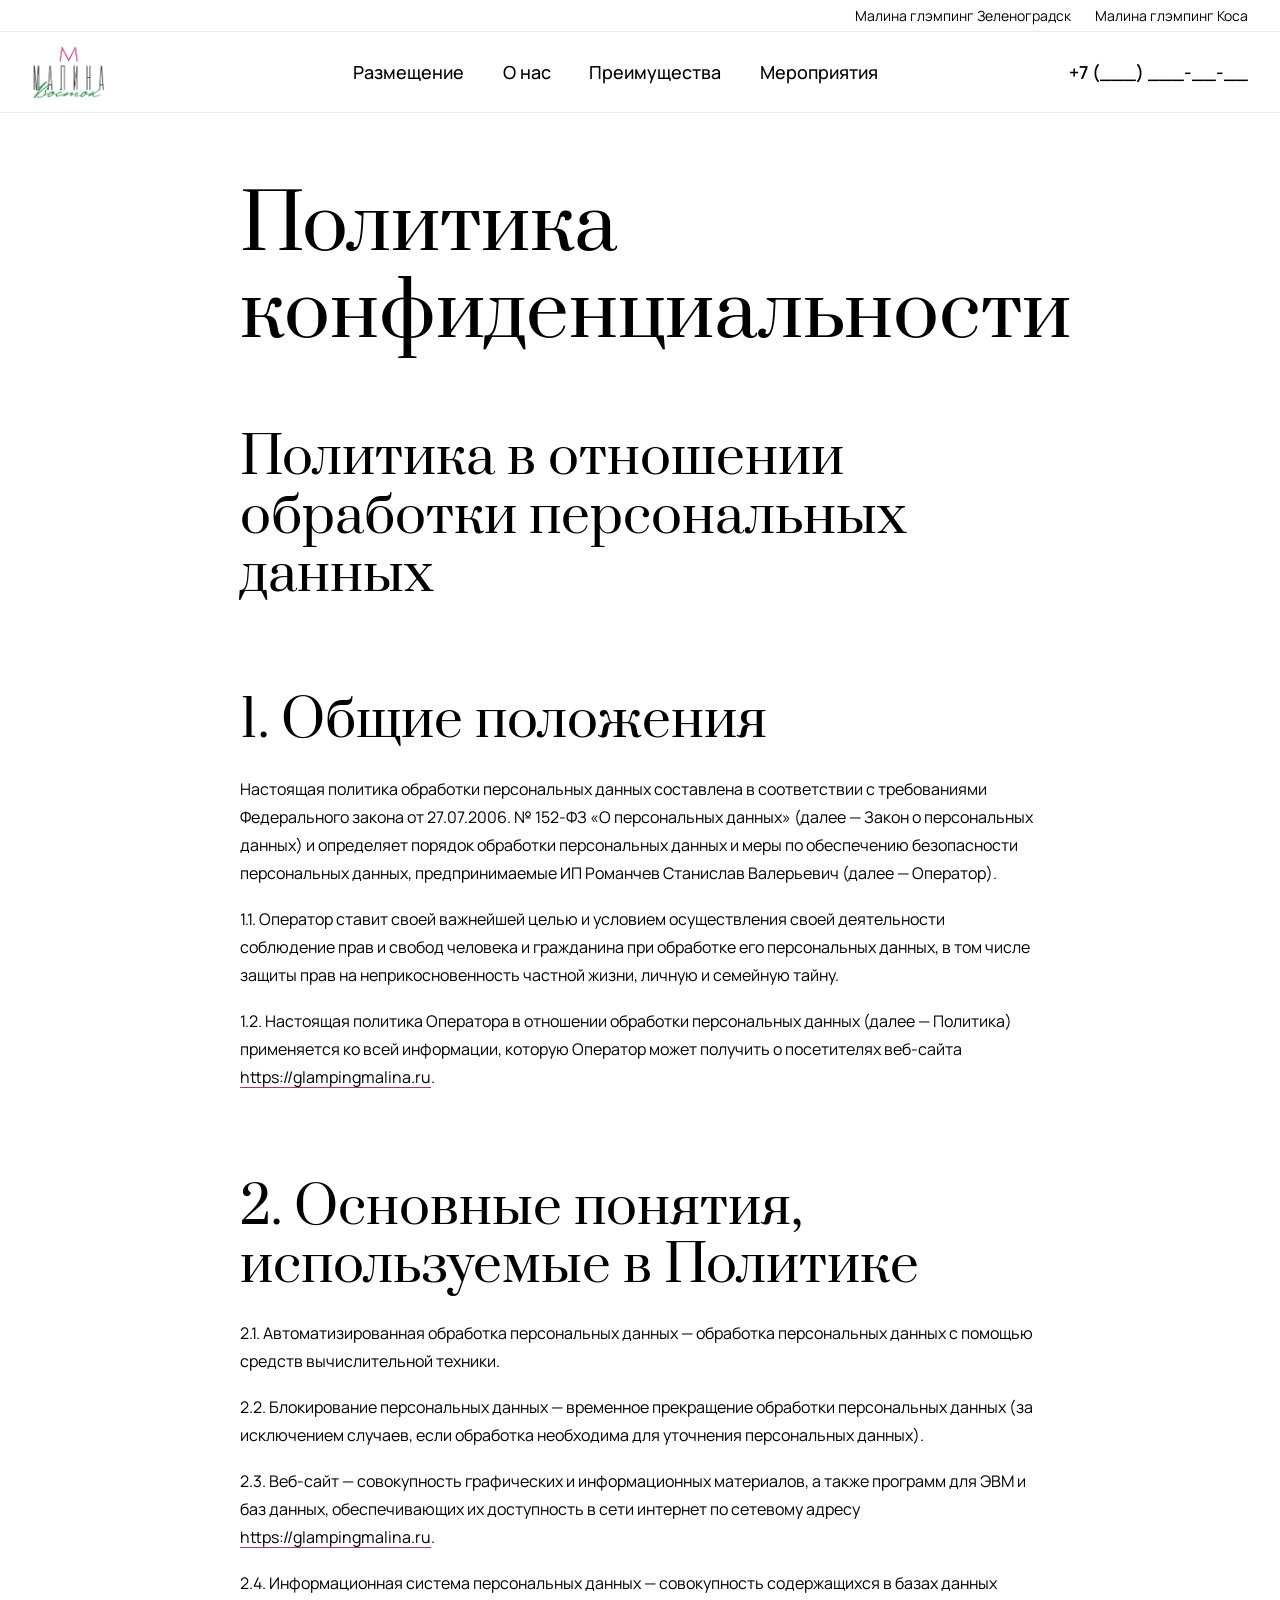
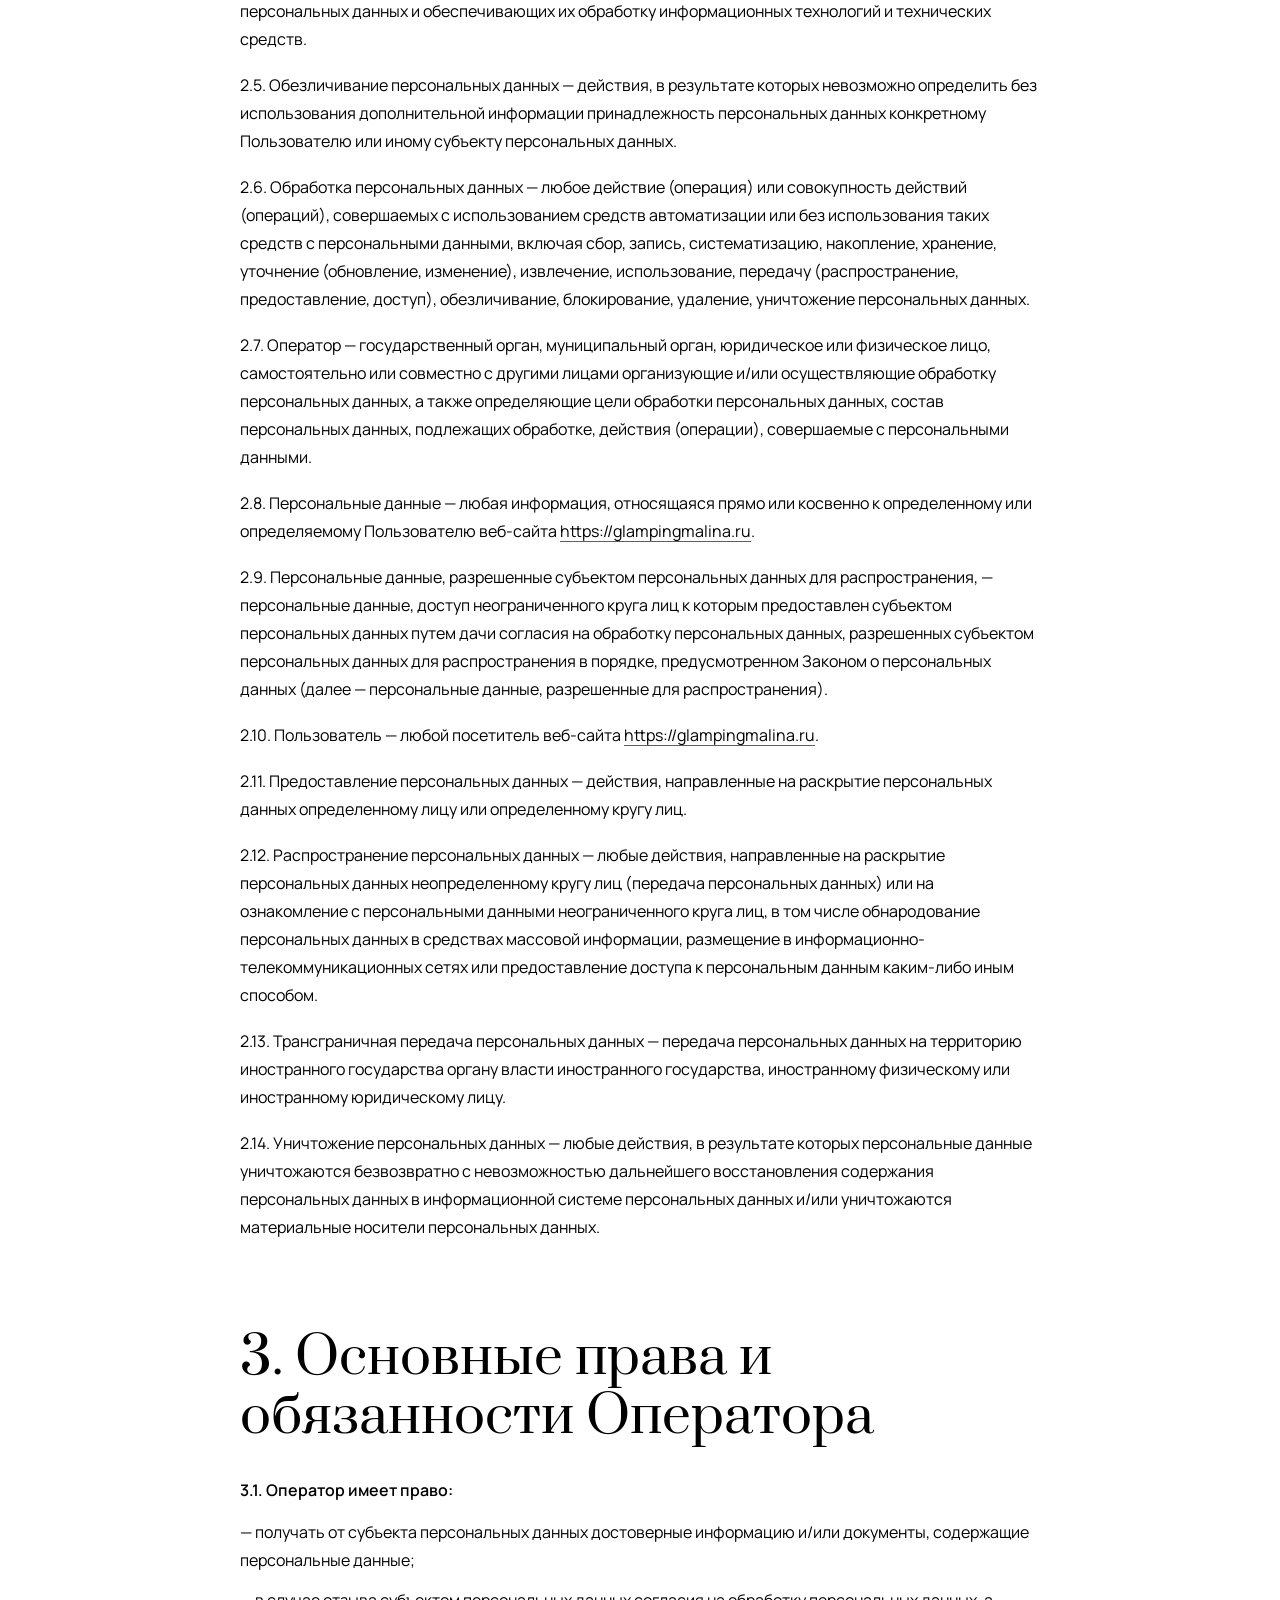
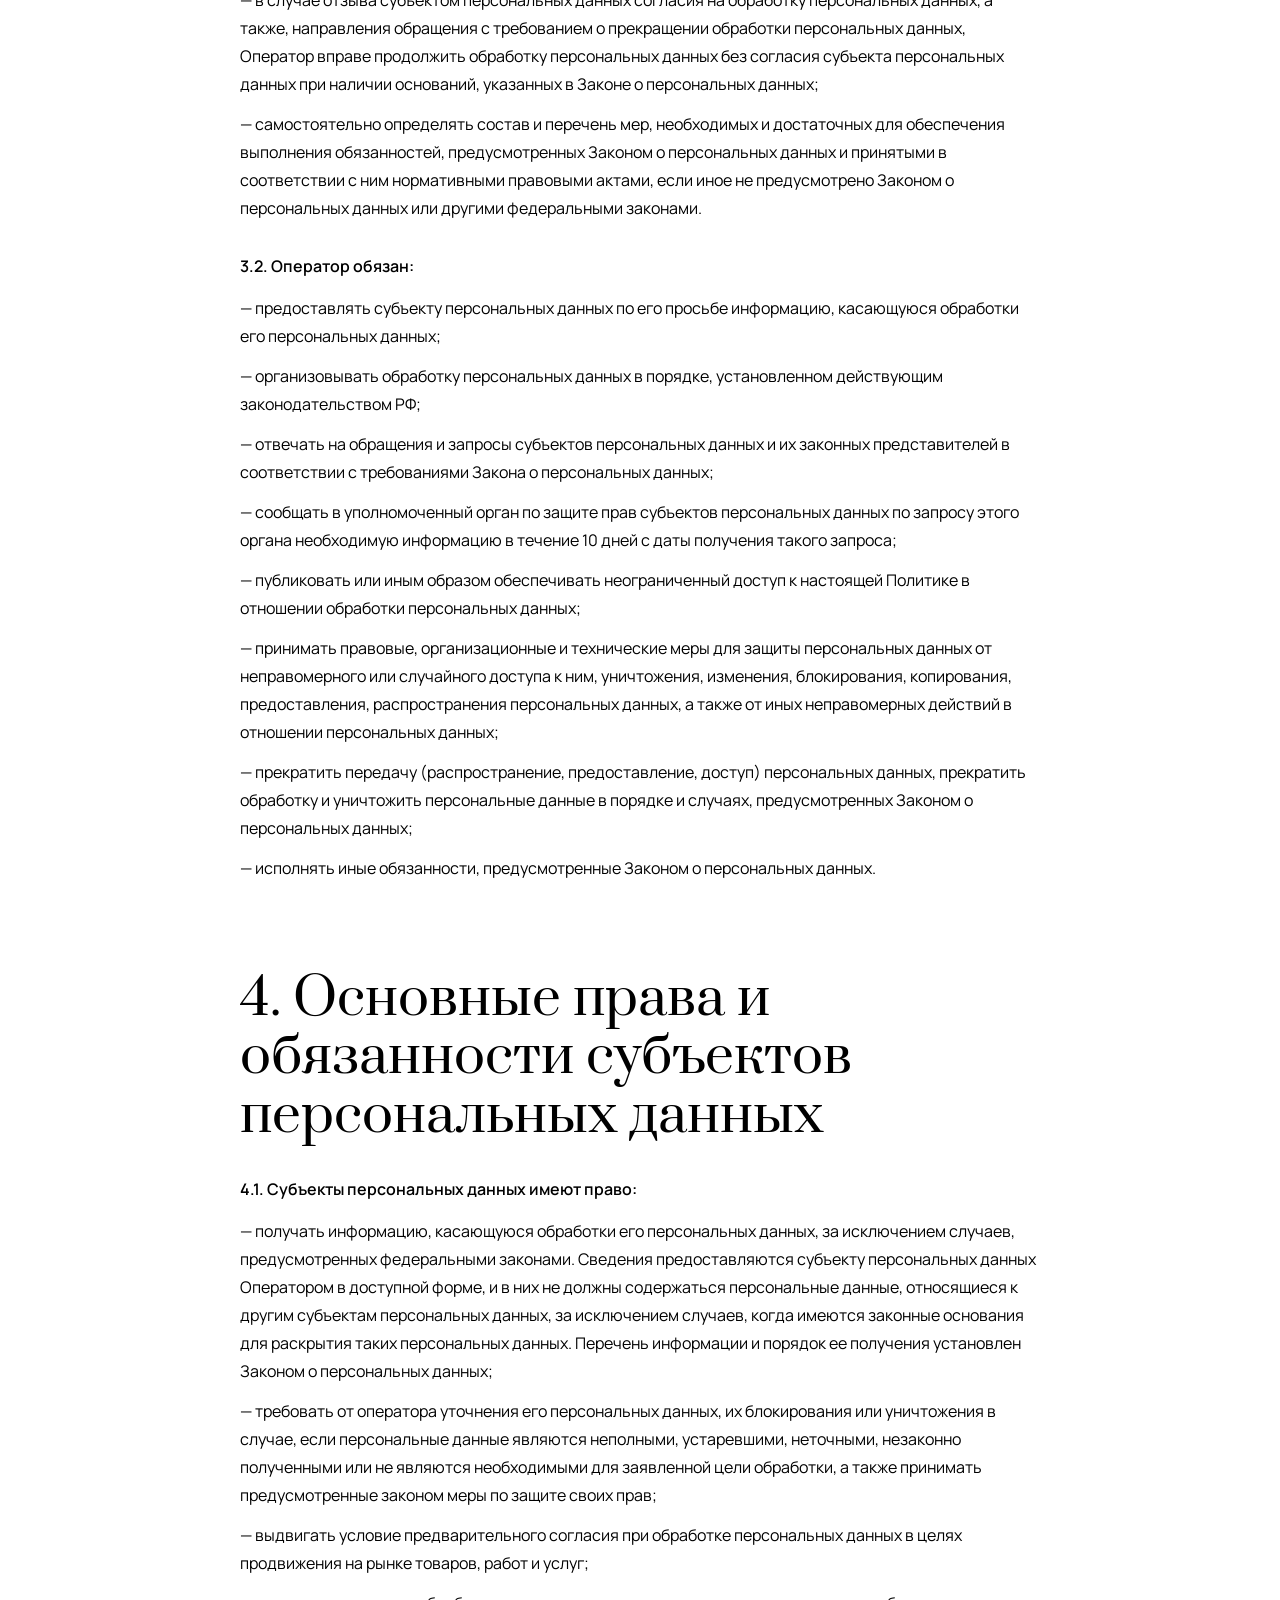
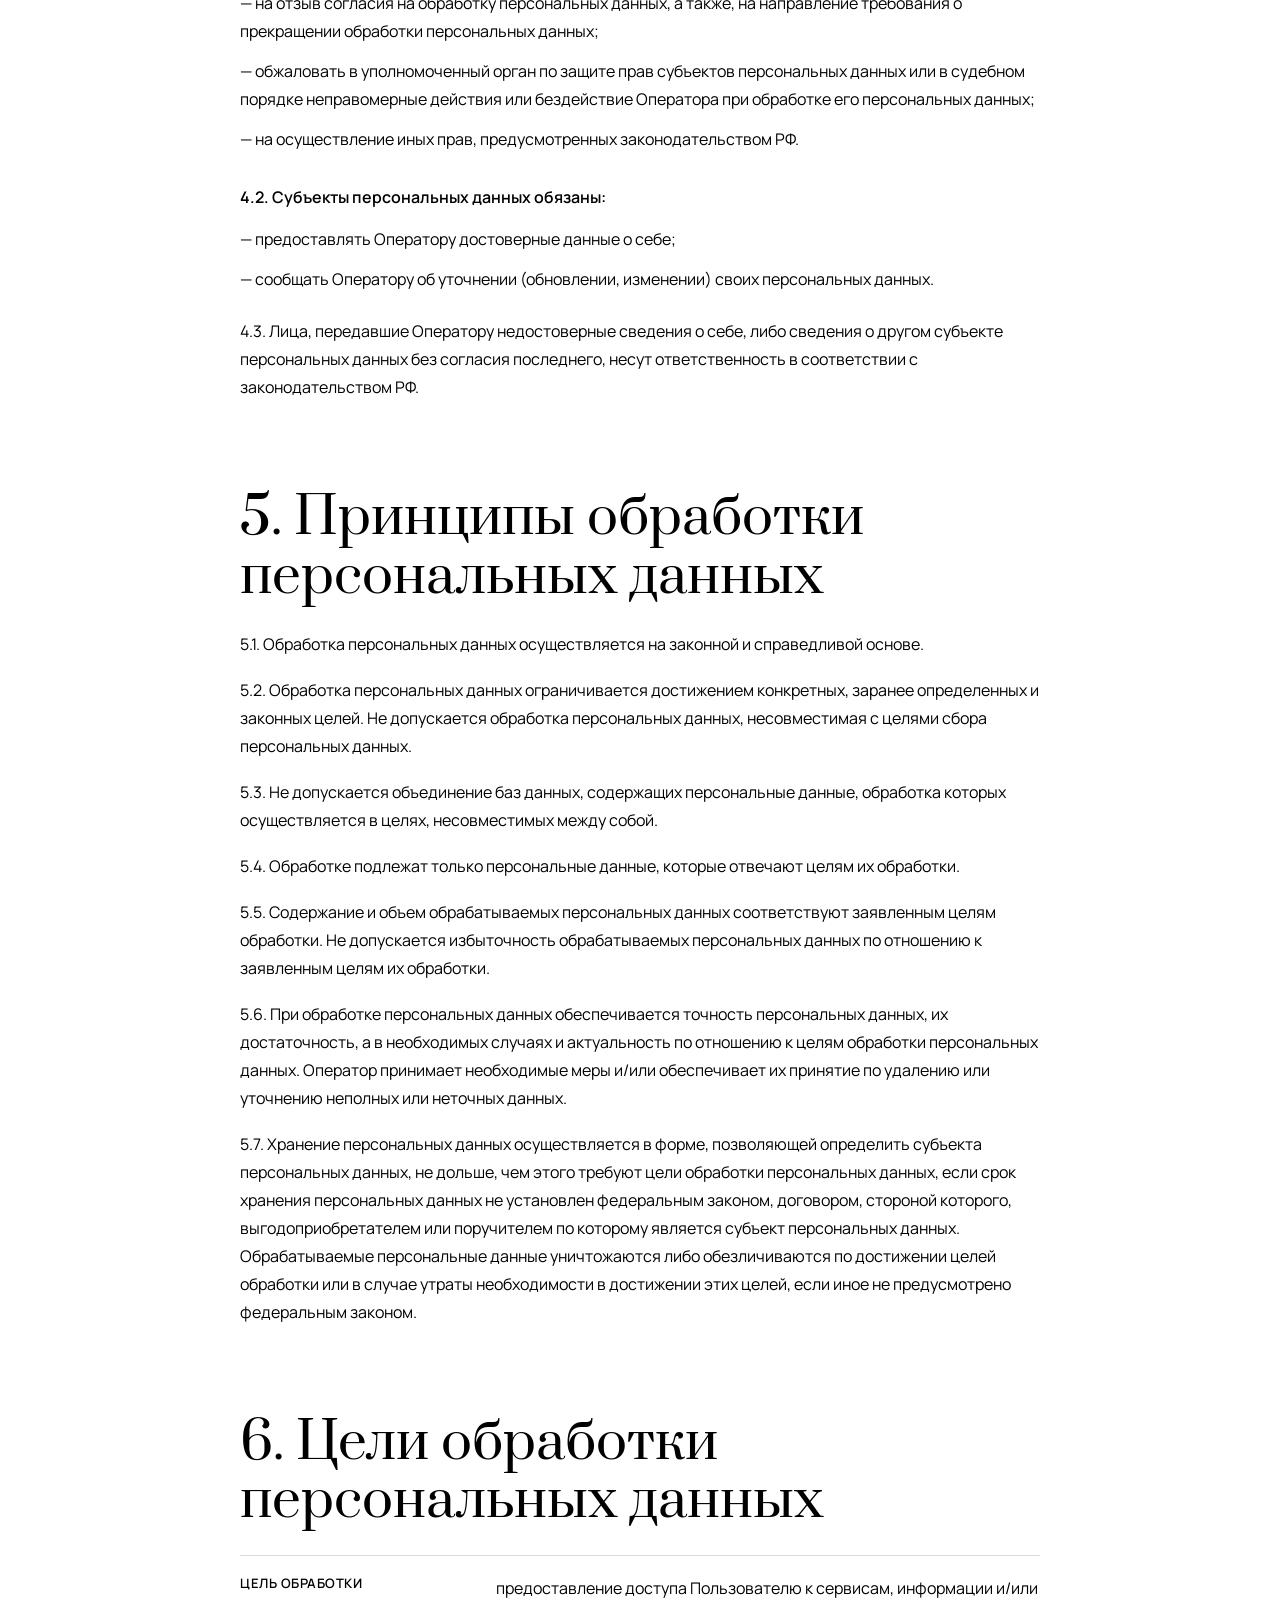
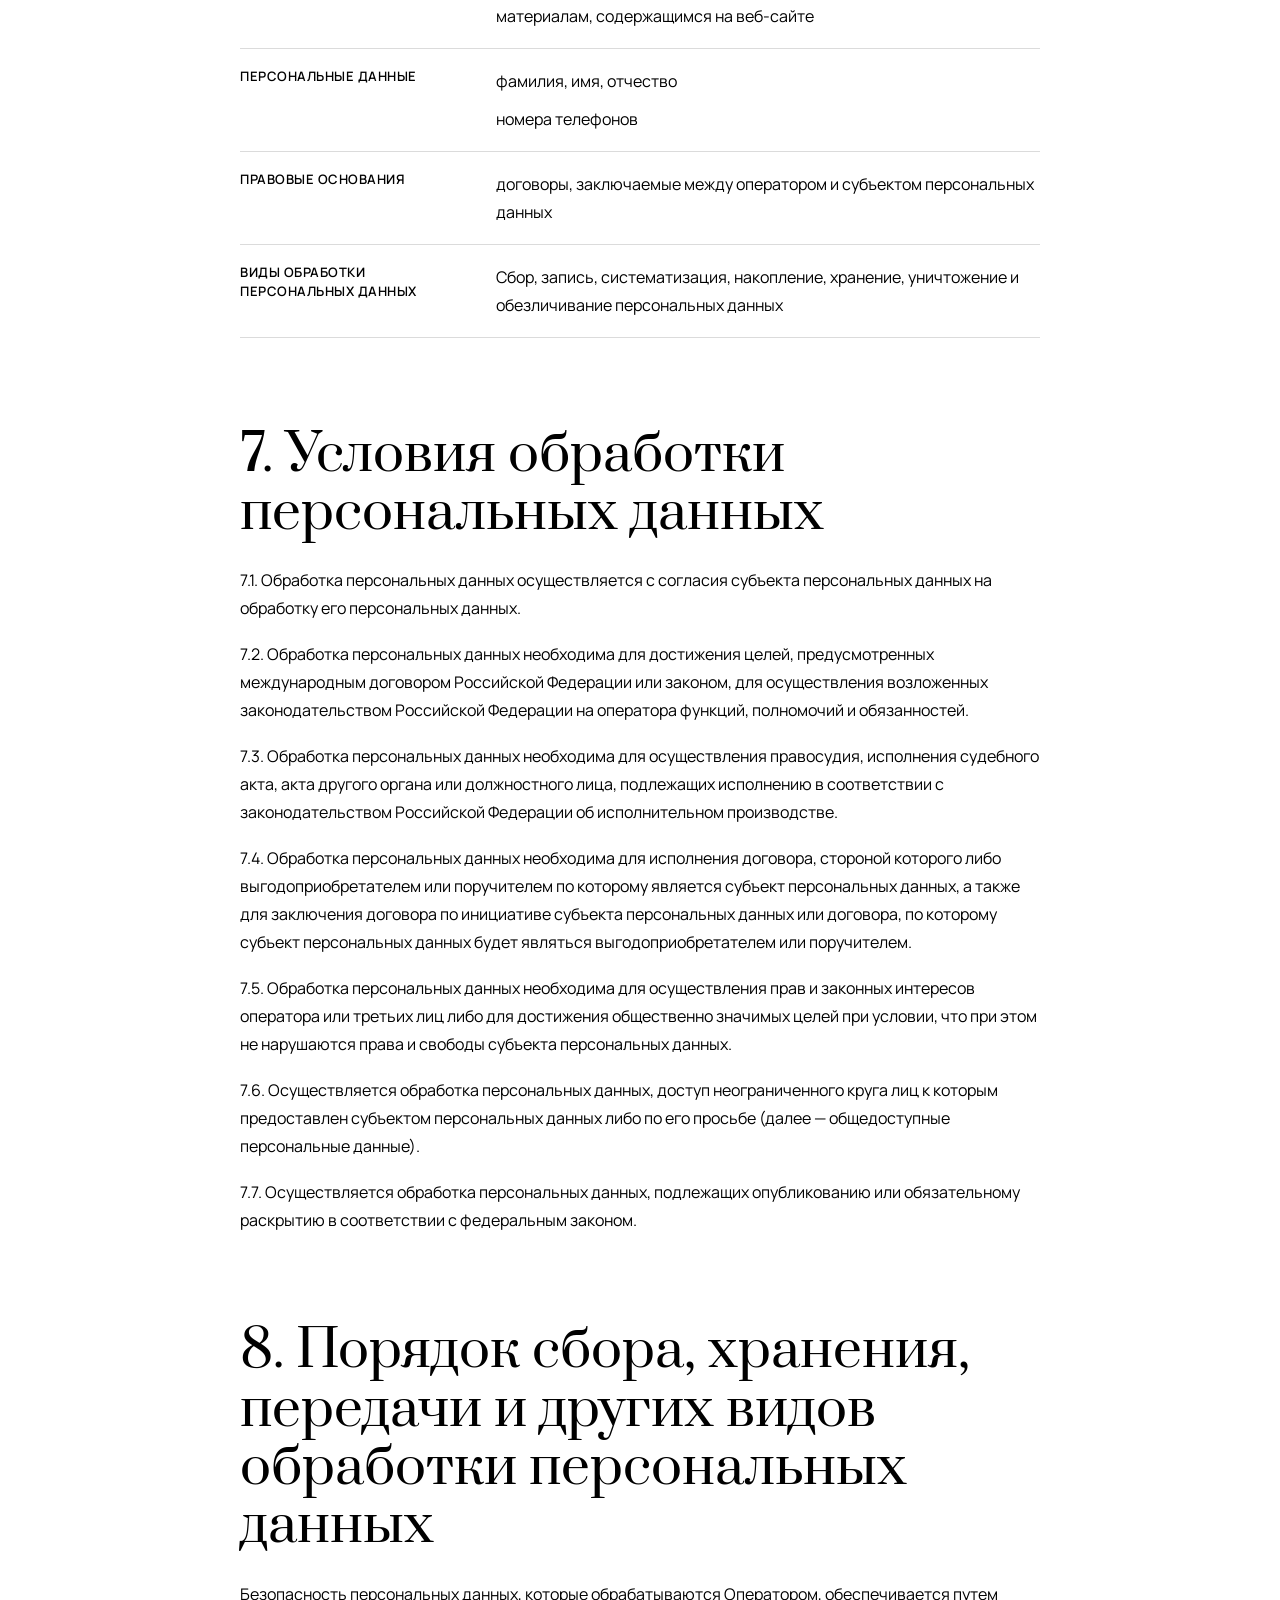
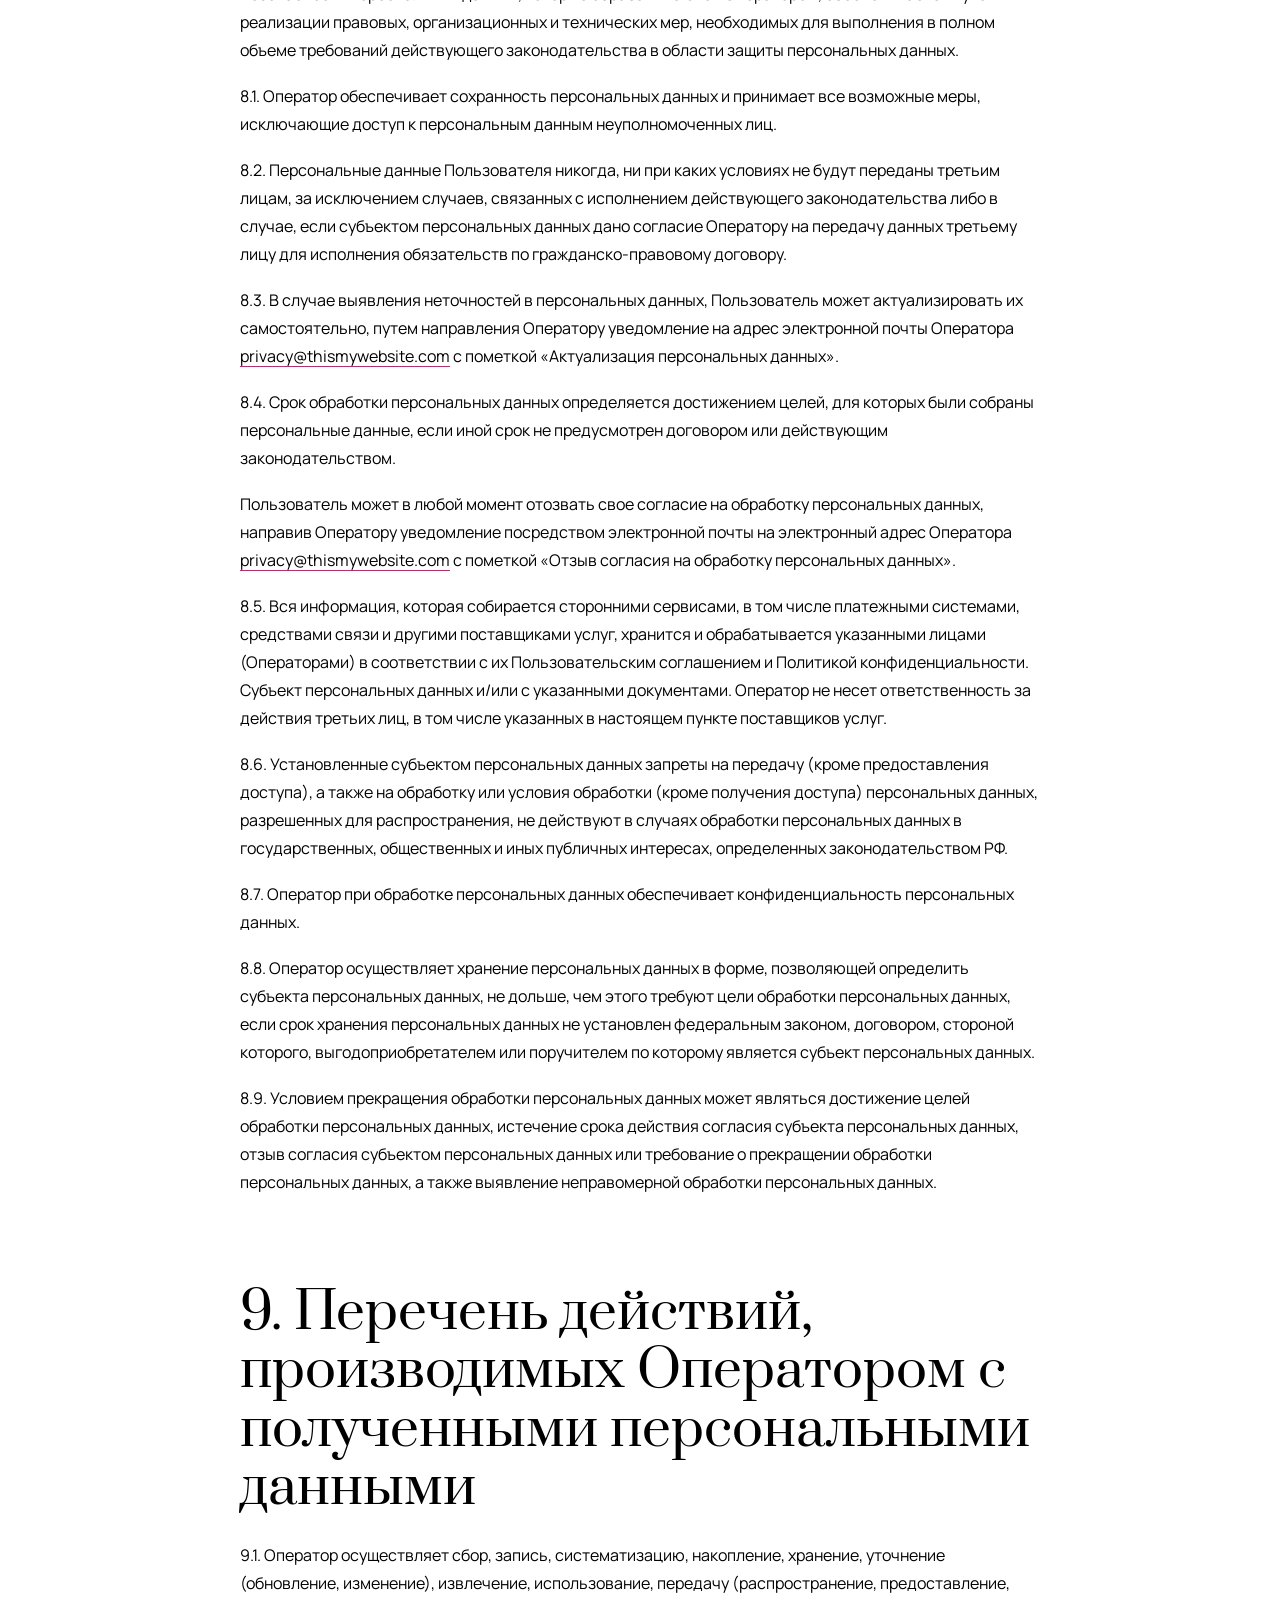
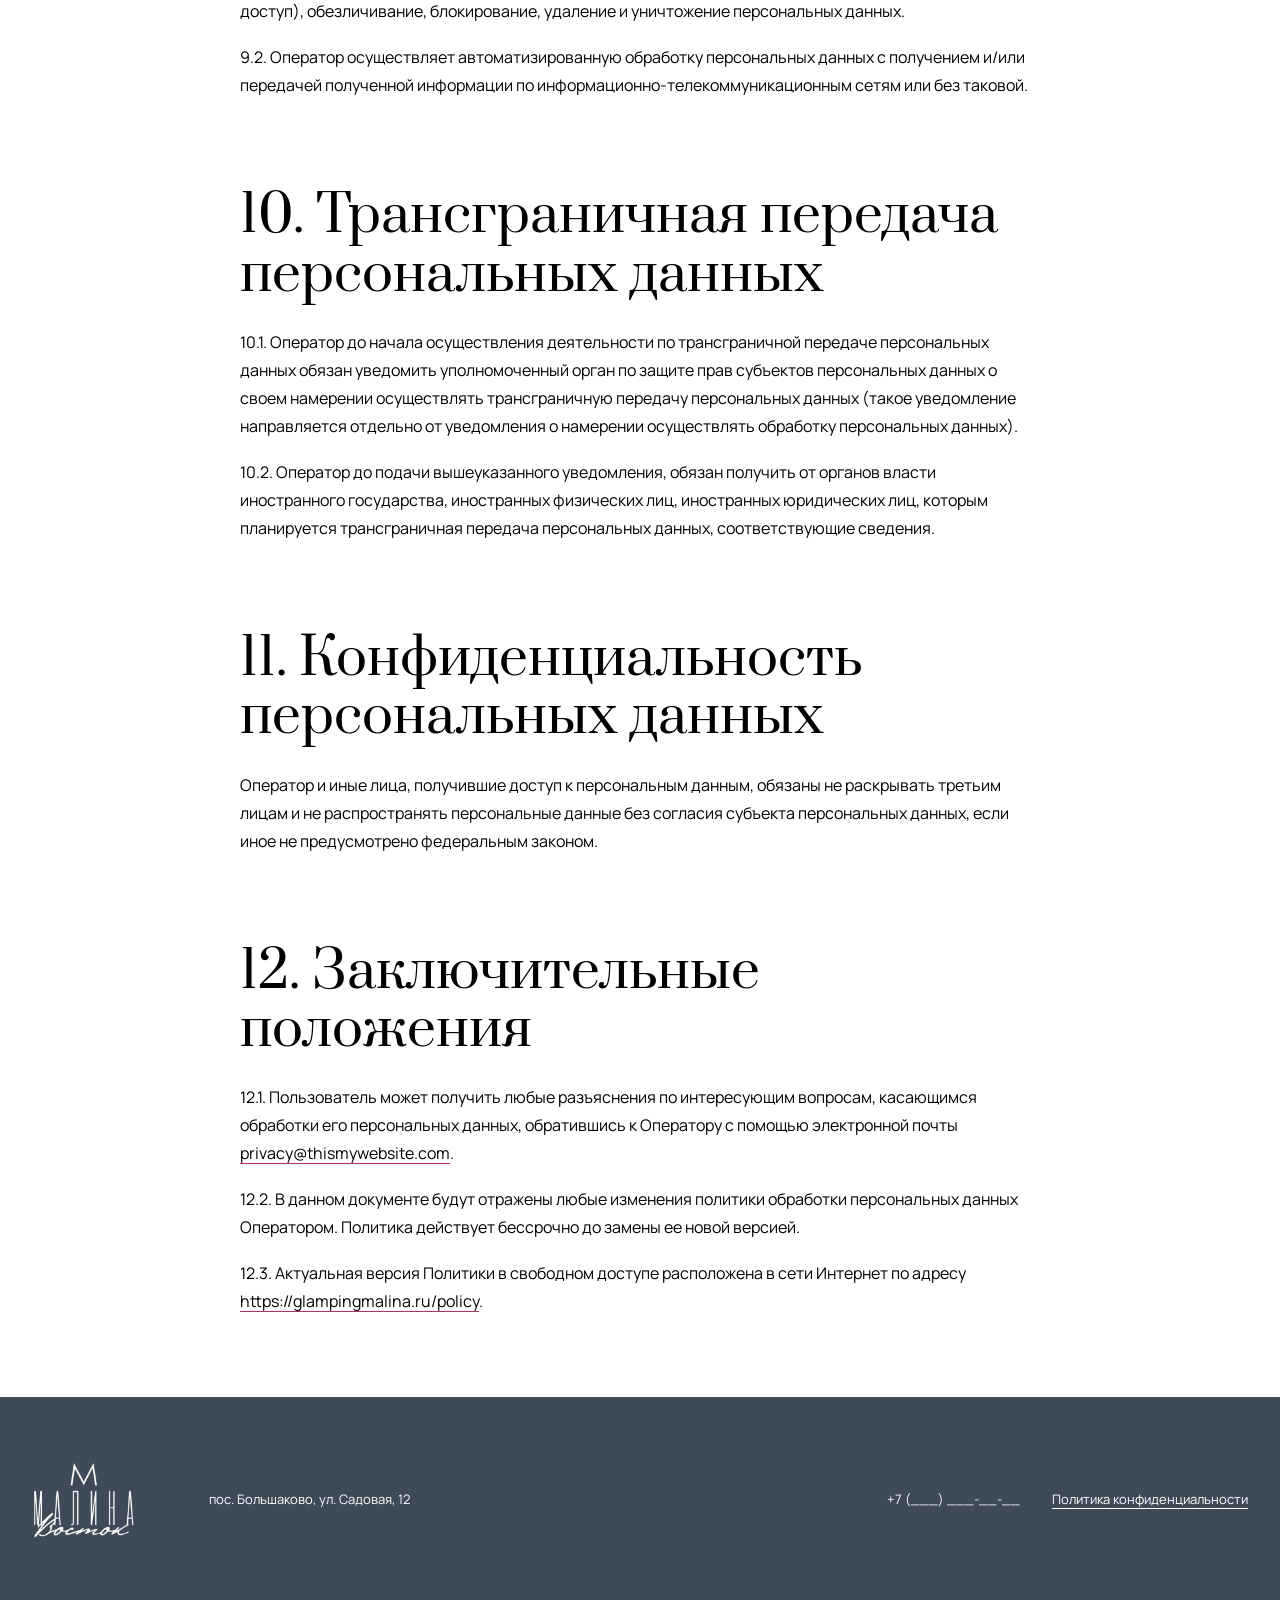
==== privacy.html @ c9333504 "Initial website version" ====
<!doctype html>
<html lang="ru">
  <head>
    <meta charset="utf-8">
    <meta name="viewport" content="width=device-width, initial-scale=1">
    <title>Политика конфиденциальности — Малина Восток</title>
    <link rel="preconnect" href="https://fonts.googleapis.com">
    <link rel="preconnect" href="https://fonts.gstatic.com" crossorigin>
    <link rel="stylesheet" href="https://fonts.googleapis.com/css2?family=Manrope:wght@400;500;600&amp;family=Prata&amp;display=swap">
    <link rel="stylesheet" href="assets/css/styles.css?v=system-audit">
    <script src="assets/js/main.js" defer></script>
  </head>
  <body class="technical-layout">
    <header class="site-header">
      <div class="header-links" aria-label="Другие глэмпинги">
        <div class="page-shell header-links__inner">
          <a href="https://glampingmalina.ru/zelenogradsk" target="_blank" rel="noopener noreferrer">Малина глэмпинг Зеленоградск</a>
          <a href="https://glampingmalina.ru/kosa" target="_blank" rel="noopener noreferrer">Малина глэмпинг Коса</a>
        </div>
      </div>
      <div class="page-shell header-main">
        <a class="logo" href="index.html" aria-label="Малина Восток — главная"><img src="assets/images/logo/malina-vostok-logo.png" alt="Малина Восток"></a>
        <nav class="desktop-nav" aria-label="Основная навигация">
          <a href="rooms.html">Размещение</a>
          <a href="index.html#about">О&nbsp;нас</a>
          <a href="index.html#advantages">Преимущества</a>
          <a href="index.html#events">Мероприятия</a>
        </nav>
        <div class="header-actions">
          <span class="header-phone">+7 (___) ___-__-__</span>
          <button class="menu-toggle" type="button" aria-label="Открыть меню" aria-controls="mobile-menu" aria-expanded="false" aria-haspopup="dialog"><span></span><span></span><span></span></button>
        </div>
      </div>
    </header>

    <div class="menu-overlay" data-menu-close aria-hidden="true"></div>
    <aside class="mobile-menu" id="mobile-menu" role="dialog" aria-modal="true" aria-label="Мобильное меню" aria-hidden="true" inert>
      <div class="mobile-menu__top"><span>Меню</span><button class="menu-close" type="button" aria-label="Закрыть меню" data-menu-close>×</button></div>
      <nav class="mobile-menu__nav" aria-label="Основная навигация">
        <a href="rooms.html">Размещение</a>
        <a href="index.html#about">О&nbsp;нас</a>
        <a href="index.html#advantages">Преимущества</a>
        <a href="index.html#events">Мероприятия</a>
      </nav>
      <nav class="mobile-menu__places" aria-label="Другие глэмпинги">
        <a href="https://glampingmalina.ru/zelenogradsk" target="_blank" rel="noopener noreferrer">Малина глэмпинг Зеленоградск</a>
        <a href="https://glampingmalina.ru/kosa" target="_blank" rel="noopener noreferrer">Малина глэмпинг Коса</a>
      </nav>
    </aside>

    <main class="technical-page privacy-page">
      <div class="privacy-page__inner">
        <h1>Политика конфиденциальности</h1>

        <article class="privacy-article">
          <h2>Политика в отношении обработки персональных данных</h2>

          <h2>1. Общие положения</h2>
          <p>Настоящая политика обработки персональных данных составлена в соответствии с требованиями Федерального закона от 27.07.2006. № 152-ФЗ «О персональных данных» (далее — Закон о персональных данных) и определяет порядок обработки персональных данных и меры по обеспечению безопасности персональных данных, предпринимаемые ИП Романчев Станислав Валерьевич (далее — Оператор).</p>
          <p>1.1. Оператор ставит своей важнейшей целью и условием осуществления своей деятельности соблюдение прав и свобод человека и гражданина при обработке его персональных данных, в том числе защиты прав на неприкосновенность частной жизни, личную и семейную тайну.</p>
          <p>1.2. Настоящая политика Оператора в отношении обработки персональных данных (далее — Политика) применяется ко всей информации, которую Оператор может получить о посетителях веб-сайта <a href="https://glampingmalina.ru">https://glampingmalina.ru</a>.</p>

          <h2>2. Основные понятия, используемые в Политике</h2>
          <p>2.1. Автоматизированная обработка персональных данных — обработка персональных данных с помощью средств вычислительной техники.</p>
          <p>2.2. Блокирование персональных данных — временное прекращение обработки персональных данных (за исключением случаев, если обработка необходима для уточнения персональных данных).</p>
          <p>2.3. Веб-сайт — совокупность графических и информационных материалов, а также программ для ЭВМ и баз данных, обеспечивающих их доступность в сети интернет по сетевому адресу <a href="https://glampingmalina.ru">https://glampingmalina.ru</a>.</p>
          <p>2.4. Информационная система персональных данных — совокупность содержащихся в базах данных персональных данных и обеспечивающих их обработку информационных технологий и технических средств.</p>
          <p>2.5. Обезличивание персональных данных — действия, в результате которых невозможно определить без использования дополнительной информации принадлежность персональных данных конкретному Пользователю или иному субъекту персональных данных.</p>
          <p>2.6. Обработка персональных данных — любое действие (операция) или совокупность действий (операций), совершаемых с использованием средств автоматизации или без использования таких средств с персональными данными, включая сбор, запись, систематизацию, накопление, хранение, уточнение (обновление, изменение), извлечение, использование, передачу (распространение, предоставление, доступ), обезличивание, блокирование, удаление, уничтожение персональных данных.</p>
          <p>2.7. Оператор — государственный орган, муниципальный орган, юридическое или физическое лицо, самостоятельно или совместно с другими лицами организующие и/или осуществляющие обработку персональных данных, а также определяющие цели обработки персональных данных, состав персональных данных, подлежащих обработке, действия (операции), совершаемые с персональными данными.</p>
          <p>2.8. Персональные данные — любая информация, относящаяся прямо или косвенно к определенному или определяемому Пользователю веб-сайта <a href="https://glampingmalina.ru">https://glampingmalina.ru</a>.</p>
          <p>2.9. Персональные данные, разрешенные субъектом персональных данных для распространения, — персональные данные, доступ неограниченного круга лиц к которым предоставлен субъектом персональных данных путем дачи согласия на обработку персональных данных, разрешенных субъектом персональных данных для распространения в порядке, предусмотренном Законом о персональных данных (далее — персональные данные, разрешенные для распространения).</p>
          <p>2.10. Пользователь — любой посетитель веб-сайта <a href="https://glampingmalina.ru">https://glampingmalina.ru</a>.</p>
          <p>2.11. Предоставление персональных данных — действия, направленные на раскрытие персональных данных определенному лицу или определенному кругу лиц.</p>
          <p>2.12. Распространение персональных данных — любые действия, направленные на раскрытие персональных данных неопределенному кругу лиц (передача персональных данных) или на ознакомление с персональными данными неограниченного круга лиц, в том числе обнародование персональных данных в средствах массовой информации, размещение в информационно-телекоммуникационных сетях или предоставление доступа к персональным данным каким-либо иным способом.</p>
          <p>2.13. Трансграничная передача персональных данных — передача персональных данных на территорию иностранного государства органу власти иностранного государства, иностранному физическому или иностранному юридическому лицу.</p>
          <p>2.14. Уничтожение персональных данных — любые действия, в результате которых персональные данные уничтожаются безвозвратно с невозможностью дальнейшего восстановления содержания персональных данных в информационной системе персональных данных и/или уничтожаются материальные носители персональных данных.</p>

          <h2>3. Основные права и обязанности Оператора</h2>
          <h3>3.1. Оператор имеет право:</h3>
          <ul>
            <li>— получать от субъекта персональных данных достоверные информацию и/или документы, содержащие персональные данные;</li>
            <li>— в случае отзыва субъектом персональных данных согласия на обработку персональных данных, а также, направления обращения с требованием о прекращении обработки персональных данных, Оператор вправе продолжить обработку персональных данных без согласия субъекта персональных данных при наличии оснований, указанных в Законе о персональных данных;</li>
            <li>— самостоятельно определять состав и перечень мер, необходимых и достаточных для обеспечения выполнения обязанностей, предусмотренных Законом о персональных данных и принятыми в соответствии с ним нормативными правовыми актами, если иное не предусмотрено Законом о персональных данных или другими федеральными законами.</li>
          </ul>
          <h3>3.2. Оператор обязан:</h3>
          <ul>
            <li>— предоставлять субъекту персональных данных по его просьбе информацию, касающуюся обработки его персональных данных;</li>
            <li>— организовывать обработку персональных данных в порядке, установленном действующим законодательством РФ;</li>
            <li>— отвечать на обращения и запросы субъектов персональных данных и их законных представителей в соответствии с требованиями Закона о персональных данных;</li>
            <li>— сообщать в уполномоченный орган по защите прав субъектов персональных данных по запросу этого органа необходимую информацию в течение 10 дней с даты получения такого запроса;</li>
            <li>— публиковать или иным образом обеспечивать неограниченный доступ к настоящей Политике в отношении обработки персональных данных;</li>
            <li>— принимать правовые, организационные и технические меры для защиты персональных данных от неправомерного или случайного доступа к ним, уничтожения, изменения, блокирования, копирования, предоставления, распространения персональных данных, а также от иных неправомерных действий в отношении персональных данных;</li>
            <li>— прекратить передачу (распространение, предоставление, доступ) персональных данных, прекратить обработку и уничтожить персональные данные в порядке и случаях, предусмотренных Законом о персональных данных;</li>
            <li>— исполнять иные обязанности, предусмотренные Законом о персональных данных.</li>
          </ul>

          <h2>4. Основные права и обязанности субъектов персональных данных</h2>
          <h3>4.1. Субъекты персональных данных имеют право:</h3>
          <ul>
            <li>— получать информацию, касающуюся обработки его персональных данных, за исключением случаев, предусмотренных федеральными законами. Сведения предоставляются субъекту персональных данных Оператором в доступной форме, и в них не должны содержаться персональные данные, относящиеся к другим субъектам персональных данных, за исключением случаев, когда имеются законные основания для раскрытия таких персональных данных. Перечень информации и порядок ее получения установлен Законом о персональных данных;</li>
            <li>— требовать от оператора уточнения его персональных данных, их блокирования или уничтожения в случае, если персональные данные являются неполными, устаревшими, неточными, незаконно полученными или не являются необходимыми для заявленной цели обработки, а также принимать предусмотренные законом меры по защите своих прав;</li>
            <li>— выдвигать условие предварительного согласия при обработке персональных данных в целях продвижения на рынке товаров, работ и услуг;</li>
            <li>— на отзыв согласия на обработку персональных данных, а также, на направление требования о прекращении обработки персональных данных;</li>
            <li>— обжаловать в уполномоченный орган по защите прав субъектов персональных данных или в судебном порядке неправомерные действия или бездействие Оператора при обработке его персональных данных;</li>
            <li>— на осуществление иных прав, предусмотренных законодательством РФ.</li>
          </ul>
          <h3>4.2. Субъекты персональных данных обязаны:</h3>
          <ul>
            <li>— предоставлять Оператору достоверные данные о себе;</li>
            <li>— сообщать Оператору об уточнении (обновлении, изменении) своих персональных данных.</li>
          </ul>
          <p>4.3. Лица, передавшие Оператору недостоверные сведения о себе, либо сведения о другом субъекте персональных данных без согласия последнего, несут ответственность в соответствии с законодательством РФ.</p>

          <h2>5. Принципы обработки персональных данных</h2>
          <p>5.1. Обработка персональных данных осуществляется на законной и справедливой основе.</p>
          <p>5.2. Обработка персональных данных ограничивается достижением конкретных, заранее определенных и законных целей. Не допускается обработка персональных данных, несовместимая с целями сбора персональных данных.</p>
          <p>5.3. Не допускается объединение баз данных, содержащих персональные данные, обработка которых осуществляется в целях, несовместимых между собой.</p>
          <p>5.4. Обработке подлежат только персональные данные, которые отвечают целям их обработки.</p>
          <p>5.5. Содержание и объем обрабатываемых персональных данных соответствуют заявленным целям обработки. Не допускается избыточность обрабатываемых персональных данных по отношению к заявленным целям их обработки.</p>
          <p>5.6. При обработке персональных данных обеспечивается точность персональных данных, их достаточность, а в необходимых случаях и актуальность по отношению к целям обработки персональных данных. Оператор принимает необходимые меры и/или обеспечивает их принятие по удалению или уточнению неполных или неточных данных.</p>
          <p>5.7. Хранение персональных данных осуществляется в форме, позволяющей определить субъекта персональных данных, не дольше, чем этого требуют цели обработки персональных данных, если срок хранения персональных данных не установлен федеральным законом, договором, стороной которого, выгодоприобретателем или поручителем по которому является субъект персональных данных. Обрабатываемые персональные данные уничтожаются либо обезличиваются по достижении целей обработки или в случае утраты необходимости в достижении этих целей, если иное не предусмотрено федеральным законом.</p>

          <h2>6. Цели обработки персональных данных</h2>
          <div class="privacy-table-wrap" tabindex="0">
            <table class="privacy-table">
              <tbody>
                <tr>
                  <th scope="row">Цель обработки</th>
                  <td>предоставление доступа Пользователю к сервисам, информации и/или материалам, содержащимся на веб-сайте</td>
                </tr>
                <tr>
                  <th scope="row">Персональные данные</th>
                  <td>
                    <p>фамилия, имя, отчество</p>
                    <p>номера телефонов</p>
                  </td>
                </tr>
                <tr>
                  <th scope="row">Правовые основания</th>
                  <td>договоры, заключаемые между оператором и субъектом персональных данных</td>
                </tr>
                <tr>
                  <th scope="row">Виды обработки персональных данных</th>
                  <td>Сбор, запись, систематизация, накопление, хранение, уничтожение и обезличивание персональных данных</td>
                </tr>
              </tbody>
            </table>
          </div>

          <h2>7. Условия обработки персональных данных</h2>
          <p>7.1. Обработка персональных данных осуществляется с согласия субъекта персональных данных на обработку его персональных данных.</p>
          <p>7.2. Обработка персональных данных необходима для достижения целей, предусмотренных международным договором Российской Федерации или законом, для осуществления возложенных законодательством Российской Федерации на оператора функций, полномочий и обязанностей.</p>
          <p>7.3. Обработка персональных данных необходима для осуществления правосудия, исполнения судебного акта, акта другого органа или должностного лица, подлежащих исполнению в соответствии с законодательством Российской Федерации об исполнительном производстве.</p>
          <p>7.4. Обработка персональных данных необходима для исполнения договора, стороной которого либо выгодоприобретателем или поручителем по которому является субъект персональных данных, а также для заключения договора по инициативе субъекта персональных данных или договора, по которому субъект персональных данных будет являться выгодоприобретателем или поручителем.</p>
          <p>7.5. Обработка персональных данных необходима для осуществления прав и законных интересов оператора или третьих лиц либо для достижения общественно значимых целей при условии, что при этом не нарушаются права и свободы субъекта персональных данных.</p>
          <p>7.6. Осуществляется обработка персональных данных, доступ неограниченного круга лиц к которым предоставлен субъектом персональных данных либо по его просьбе (далее — общедоступные персональные данные).</p>
          <p>7.7. Осуществляется обработка персональных данных, подлежащих опубликованию или обязательному раскрытию в соответствии с федеральным законом.</p>

          <h2>8. Порядок сбора, хранения, передачи и других видов обработки персональных данных</h2>
          <p>Безопасность персональных данных, которые обрабатываются Оператором, обеспечивается путем реализации правовых, организационных и технических мер, необходимых для выполнения в полном объеме требований действующего законодательства в области защиты персональных данных.</p>
          <p>8.1. Оператор обеспечивает сохранность персональных данных и принимает все возможные меры, исключающие доступ к персональным данным неуполномоченных лиц.</p>
          <p>8.2. Персональные данные Пользователя никогда, ни при каких условиях не будут переданы третьим лицам, за исключением случаев, связанных с исполнением действующего законодательства либо в случае, если субъектом персональных данных дано согласие Оператору на передачу данных третьему лицу для исполнения обязательств по гражданско-правовому договору.</p>
          <p>8.3. В случае выявления неточностей в персональных данных, Пользователь может актуализировать их самостоятельно, путем направления Оператору уведомление на адрес электронной почты Оператора <a href="mailto:privacy@thismywebsite.com">privacy@thismywebsite.com</a> с пометкой «Актуализация персональных данных».</p>
          <p>8.4. Срок обработки персональных данных определяется достижением целей, для которых были собраны персональные данные, если иной срок не предусмотрен договором или действующим законодательством.</p>
          <p>Пользователь может в любой момент отозвать свое согласие на обработку персональных данных, направив Оператору уведомление посредством электронной почты на электронный адрес Оператора <a href="mailto:privacy@thismywebsite.com">privacy@thismywebsite.com</a> с пометкой «Отзыв согласия на обработку персональных данных».</p>
          <p>8.5. Вся информация, которая собирается сторонними сервисами, в том числе платежными системами, средствами связи и другими поставщиками услуг, хранится и обрабатывается указанными лицами (Операторами) в соответствии с их Пользовательским соглашением и Политикой конфиденциальности. Субъект персональных данных и/или с указанными документами. Оператор не несет ответственность за действия третьих лиц, в том числе указанных в настоящем пункте поставщиков услуг.</p>
          <p>8.6. Установленные субъектом персональных данных запреты на передачу (кроме предоставления доступа), а также на обработку или условия обработки (кроме получения доступа) персональных данных, разрешенных для распространения, не действуют в случаях обработки персональных данных в государственных, общественных и иных публичных интересах, определенных законодательством РФ.</p>
          <p>8.7. Оператор при обработке персональных данных обеспечивает конфиденциальность персональных данных.</p>
          <p>8.8. Оператор осуществляет хранение персональных данных в форме, позволяющей определить субъекта персональных данных, не дольше, чем этого требуют цели обработки персональных данных, если срок хранения персональных данных не установлен федеральным законом, договором, стороной которого, выгодоприобретателем или поручителем по которому является субъект персональных данных.</p>
          <p>8.9. Условием прекращения обработки персональных данных может являться достижение целей обработки персональных данных, истечение срока действия согласия субъекта персональных данных, отзыв согласия субъектом персональных данных или требование о прекращении обработки персональных данных, а также выявление неправомерной обработки персональных данных.</p>

          <h2>9. Перечень действий, производимых Оператором с полученными персональными данными</h2>
          <p>9.1. Оператор осуществляет сбор, запись, систематизацию, накопление, хранение, уточнение (обновление, изменение), извлечение, использование, передачу (распространение, предоставление, доступ), обезличивание, блокирование, удаление и уничтожение персональных данных.</p>
          <p>9.2. Оператор осуществляет автоматизированную обработку персональных данных с получением и/или передачей полученной информации по информационно-телекоммуникационным сетям или без таковой.</p>

          <h2>10. Трансграничная передача персональных данных</h2>
          <p>10.1. Оператор до начала осуществления деятельности по трансграничной передаче персональных данных обязан уведомить уполномоченный орган по защите прав субъектов персональных данных о своем намерении осуществлять трансграничную передачу персональных данных (такое уведомление направляется отдельно от уведомления о намерении осуществлять обработку персональных данных).</p>
          <p>10.2. Оператор до подачи вышеуказанного уведомления, обязан получить от органов власти иностранного государства, иностранных физических лиц, иностранных юридических лиц, которым планируется трансграничная передача персональных данных, соответствующие сведения.</p>

          <h2>11. Конфиденциальность персональных данных</h2>
          <p>Оператор и иные лица, получившие доступ к персональным данным, обязаны не раскрывать третьим лицам и не распространять персональные данные без согласия субъекта персональных данных, если иное не предусмотрено федеральным законом.</p>

          <h2>12. Заключительные положения</h2>
          <p>12.1. Пользователь может получить любые разъяснения по интересующим вопросам, касающимся обработки его персональных данных, обратившись к Оператору с помощью электронной почты <a href="mailto:privacy@thismywebsite.com">privacy@thismywebsite.com</a>.</p>
          <p>12.2. В данном документе будут отражены любые изменения политики обработки персональных данных Оператором. Политика действует бессрочно до замены ее новой версией.</p>
          <p>12.3. Актуальная версия Политики в свободном доступе расположена в сети Интернет по адресу <a href="https://glampingmalina.ru/policy">https://glampingmalina.ru/policy</a>.</p>
        </article>
      </div>
    </main>

    <footer class="site-footer">
      <div class="page-shell footer-inner">
        <img class="footer-logo" src="assets/images/logo/malina-vostok-logo.png" alt="Малина Восток">
        <address>пос. Большаково, ул. Садовая, 12</address>
        <span>+7 (___) ___-__-__</span>
        <a href="privacy.html" aria-current="page">Политика конфиденциальности</a>
      </div>
    </footer>
  </body>
</html>
---- assets/css/styles.css ----
:root {
  --color-background: #FFFFFF;
  --color-text: #000000;
  --color-accent: #B0316E;
  --color-accent-hover: #CC4083;
  --color-footer: #3F4A59;
  --header-height: 112px;
  --fs-topbar: 14px;
  --fs-nav-desktop: 18px;
  --fs-nav-mobile: 17px;
  --fs-phone: 18px;
  --fs-body: 16px;
  --fs-small: 13px;
  --fs-link: 15px;
  --fs-button: 14px;
  --fs-card-title: 28px;
  --fs-card-text: 15px;
  --fs-section-intro: clamp(33px, 2.2vw, 38px);
  --fs-editorial-large: clamp(46px, 3.7vw, 66px);
  --fs-hero-kicker: 13px;
  --fs-hero-title: clamp(48px, 7.2vw, 102px);
  --fs-hero-subtitle: clamp(17px, 1.7vw, 23px);
  --fs-section-heading: clamp(30px, 4vw, 52px);
  --fs-page-title: clamp(42px, 6vw, 76px);
  --lh-heading: 1.14;
  --lh-card-title: 1.2;
  --lh-body: 1.5;
  --lh-editorial: 1.14;
  --feature-icon-size: 88px;
  --section-gap: 96px;
  --section-gap-compact: 72px;
  --section-gap-footer: 64px;
}

* { box-sizing: border-box; }
html { max-width: 100%; overflow-x: clip; scroll-behavior: smooth; }
body { max-width: 100%; margin: 0; overflow-x: clip; color: var(--color-text); background: var(--color-background); font-family: "Manrope", Arial, sans-serif; font-size: var(--fs-body); font-weight: 400; line-height: var(--lh-body); }
body.menu-open { overflow: hidden; }
body.technical-layout { min-height: 100svh; min-height: 100dvh; display: flex; flex-direction: column; }
main { min-width: 0; }
.technical-layout .technical-page { flex: 1 0 auto; }
a { color: inherit; text-decoration: none; }
button { font: inherit; }
.page-shell { width: min(100% - 64px, 1280px); margin: 0 auto; }

.site-header { position: sticky; top: 0; z-index: 100; background: var(--color-background); box-shadow: 0 1px 0 rgba(0,0,0,.08); }
.header-links { min-height: 31px; border-bottom: 1px solid rgba(0,0,0,.08); font-size: var(--fs-topbar); }
.header-links__inner { min-height: 31px; display: flex; justify-content: flex-end; align-items: center; gap: 24px; }
.header-links a, .desktop-nav a { transition: color .2s ease; }
.header-links a:hover, .desktop-nav a:hover, .site-footer a:hover { color: var(--color-accent); }
.header-main { min-height: 80px; display: grid; grid-template-columns: 130px 1fr auto; align-items: center; gap: 32px; }
.header-actions { display: flex; align-items: center; flex-shrink: 0; }
.logo { display: flex; align-items: center; width: 113px; min-width: 0; }
.logo img { display: block; width: 100%; height: 54px; object-fit: contain; object-position: left center; }
.desktop-nav { display: flex; justify-content: center; align-items: center; gap: clamp(18px, 3vw, 44px); font-size: var(--fs-nav-desktop); font-weight: 500; }
.header-phone { font-size: var(--fs-phone); font-weight: 600; white-space: nowrap; }
.menu-toggle { display: none; border: 0; background: transparent; width: 44px; height: 44px; padding: 10px; cursor: pointer; }
.menu-toggle span { display: block; width: 24px; height: 1px; margin: 5px 0; background: var(--color-text); }

.hero { position: relative; min-height: calc(100svh - var(--header-height)); min-height: calc(100dvh - var(--header-height)); display: grid; overflow: hidden; color: #fff; background: #252525; }
.hero__video, .hero__shade { position: absolute; inset: 0; width: 100%; height: 100%; }
.hero__video { object-fit: cover; }
.hero__shade { background: rgba(0,0,0,.42); }
.hero__content { position: relative; z-index: 1; align-self: end; padding-bottom: clamp(72px, 13vh, 160px); }
.hero__eyebrow { margin: 0 0 14px; font-size: var(--fs-hero-kicker); letter-spacing: .12em; text-transform: uppercase; }
h1, h2 { margin: 0; font-family: "Prata", Georgia, serif; font-weight: 400; }
.hero h1 { max-width: 780px; font-size: var(--fs-hero-title); line-height: 1.08; }
.hero__subtitle { max-width: 440px; margin: 20px 0 32px; font-size: var(--fs-hero-subtitle); line-height: 1.45; }
.button { display: inline-flex; align-items: center; justify-content: center; min-height: 52px; padding: 0 28px; font-size: var(--fs-button); font-weight: 600; transition: background .2s ease, color .2s ease; }
.button--light { color: #fff; background: var(--color-accent); }
.button--light:hover, .button--light:focus-visible { color: #fff; background: var(--color-accent-hover); }

#booking, #about, #advantages, #events, #gallery, .technical-page { scroll-margin-top: var(--header-height); }
.booking-section { padding: clamp(36px, 4vw, 64px) 0 0; background: #fff; }
.booking-section__inner { width: min(100% - 40px, 1600px); margin-inline: auto; display: grid; gap: 34px; }
.about-section { padding: var(--section-gap-compact) 0 0; background: #FFFFFF; }
.about-section__inner { width: min(100% - 64px, 1600px); margin-inline: auto; }
.about-text { margin: 0; color: #000000; font-family: "Manrope", Arial, sans-serif; font-size: var(--fs-editorial-large); font-weight: 600; line-height: var(--lh-editorial); text-wrap: pretty; overflow-wrap: normal; word-break: normal; hyphens: none; }
.accommodation-section { padding: var(--section-gap) 0 0; background: #fff; }
.accommodation-layout { width: min(100% - 64px, 1600px); margin-inline: auto; }
.accommodation-visual { position: relative; overflow: hidden; background: #d9d9d9; }
.accommodation-visual img { display: block; width: 100%; height: 100%; object-fit: cover; }
.accommodation-intro { color: #000; background: #fff; }
.accommodation-intro p { margin: 0; font-size: var(--fs-section-intro); font-weight: 600; line-height: var(--lh-editorial); }
.accommodation-all-rooms { background: #fff; }
.accommodation-intro__link { display: inline-flex; gap: 10px; align-items: center; border-bottom: 1px solid currentColor; font-size: var(--fs-link); font-weight: 600; line-height: 1.4; transition: color .2s ease; }
.accommodation-intro__link:hover, .accommodation-intro__link:focus-visible { color: var(--color-accent); }
.accommodation-intro__link:focus-visible { outline: 2px solid var(--color-accent); outline-offset: 4px; }
.accommodation-room-rail { min-width: 0; }
.room-preview-card { display: flex; flex-direction: column; min-width: 0; border: 1px solid rgba(0, 0, 0, .14); color: #000; background: #fff; cursor: pointer; transition: border-color .2s ease, background-color .2s ease; }
.room-preview-card:hover, .room-preview-card:focus-visible { border-color: var(--color-accent); }
.room-preview-card:focus-visible { outline: 2px solid var(--color-accent); outline-offset: 3px; }
.room-preview-card__media { display: block; aspect-ratio: 3 / 4; background: #d9d9d9; }
.room-preview-card__body { display: grid; gap: 12px; padding: 24px; }
.room-preview-card__title { font-family: "Prata", Georgia, serif; font-size: var(--fs-card-title); line-height: var(--lh-card-title); }
.room-preview-card__description { margin: 0; font-size: var(--fs-card-text); line-height: var(--lh-body); }
.nature-banner { width: 100%; margin: 0; padding: var(--section-gap) 0 0; padding-inline: 0; box-sizing: border-box; background: #FFFFFF; }
.nature-banner__inner { width: 100%; max-width: none; margin-inline: 0; padding-inline: 0; }
.nature-banner__image { display: block; width: 100%; max-width: none; height: clamp(300px, 42vw, 620px); margin: 0; object-fit: cover; object-position: center; }
.advantages { padding: var(--section-gap) 0 0; background: #FFFFFF; }
.advantages__container { width: min(100% - 64px, 1600px); margin-inline: auto; }
.advantages__lead { max-width: 1100px; margin: 0; color: var(--color-text); font-family: "Manrope", Arial, sans-serif; font-size: var(--fs-section-intro); font-weight: 600; line-height: var(--lh-editorial); }
.advantages__grid { display: grid; grid-template-columns: minmax(0, 1fr); gap: clamp(20px, 2vw, 36px); margin-top: clamp(48px, 6vw, 96px); }
.advantages-card { display: flex; min-width: 0; flex-direction: column; padding: clamp(28px, 3vw, 44px); background: #FCFCFB; }
.advantages-card__icon { display: flex; align-items: center; width: var(--feature-icon-size); height: var(--feature-icon-size); margin: 0; }
.advantages-card__icon img { display: block; width: 100%; height: 100%; object-fit: contain; opacity: .82; }
.advantages-card__title { min-width: 0; margin: 32px 0 12px; color: var(--color-text); font-family: "Prata", Georgia, serif; font-size: var(--fs-card-title); font-weight: 400; line-height: var(--lh-card-title); }
.advantages-card__text { min-width: 0; margin: 0; color: var(--color-text); font-size: var(--fs-card-text); line-height: var(--lh-body); }
.events-section { display: grid; grid-template-columns: minmax(0, 55%) minmax(0, 45%); width: 100%; min-width: 0; padding: var(--section-gap) 0 0; background: #FFFFFF; }
.events-section__content { min-width: 0; align-self: center; padding-right: clamp(40px, 6vw, 96px); padding-left: max(32px, calc((100vw - 1280px) / 2)); }
.events-section__title { margin: 0; font-size: var(--fs-section-heading); line-height: var(--lh-heading); }
.events-section__lead { max-width: 14ch; margin: clamp(32px, 4vw, 56px) 0 24px; font-size: var(--fs-section-intro); font-weight: 600; line-height: var(--lh-editorial); }
.events-section__text { max-width: 52ch; margin: 0; font-size: var(--fs-body); line-height: var(--lh-body); }
.events-section__visual { min-width: 0; align-self: stretch; }
.events-section__visual img { display: block; width: 100%; height: 100%; min-height: clamp(520px, 46vw, 720px); object-fit: cover; object-position: center; }
.gallery-section { width: 100%; min-width: 0; padding: var(--section-gap) 0 var(--section-gap-footer); background: #FFFFFF; }
.gallery-section__title { margin: 0; font-size: var(--fs-section-heading); line-height: var(--lh-heading); }
.gallery-track { width: 100%; min-width: 0; margin-top: 48px; overflow-x: auto; overscroll-behavior-inline: contain; cursor: grab; scrollbar-width: none; -webkit-overflow-scrolling: touch; }
.gallery-track::-webkit-scrollbar { display: none; }
.gallery-track:focus-visible { outline: 2px solid var(--color-accent); outline-offset: -2px; }
.gallery-track.is-dragging { cursor: grabbing; user-select: none; }
.gallery-list { display: flex; width: max-content; gap: clamp(16px, 2vw, 24px); padding-inline: max(32px, calc((100vw - 1280px) / 2)); }
.gallery-card { flex: 0 0 clamp(280px, 28vw, 420px); width: clamp(280px, 28vw, 420px); aspect-ratio: 1; padding: 0; overflow: hidden; border: 0; color: inherit; background: #F4F3F1; cursor: zoom-in; }
.gallery-card:focus-visible { outline: 3px solid var(--color-accent); outline-offset: -3px; }
.gallery-card img { display: block; width: 100%; height: 100%; object-fit: cover; object-position: center; }
body.gallery-lightbox-open { overflow: hidden; }
.gallery-lightbox { position: fixed; z-index: 300; inset: 0; display: grid; place-items: center; opacity: 0; visibility: hidden; pointer-events: none; background: rgba(0, 0, 0, .9); transition: opacity .24s ease, visibility .24s ease; }
.gallery-lightbox.is-open { opacity: 1; visibility: visible; pointer-events: auto; }
.gallery-lightbox__stage { position: absolute; inset: 0; display: grid; place-items: center; padding: clamp(56px, 7vw, 96px); }
.gallery-lightbox__image { display: block; max-width: 100%; max-height: 100%; width: auto; height: auto; object-fit: contain; }
.gallery-lightbox__close, .gallery-lightbox__previous, .gallery-lightbox__next { position: absolute; z-index: 1; display: grid; place-items: center; width: 48px; height: 48px; padding: 0; border: 0; border-radius: 50%; color: #000; background: rgba(255, 255, 255, .92); cursor: pointer; line-height: 1; }
.gallery-lightbox__close:focus-visible, .gallery-lightbox__previous:focus-visible, .gallery-lightbox__next:focus-visible { outline: 3px solid var(--color-accent); outline-offset: 3px; }
.gallery-lightbox__close { top: 20px; right: 20px; font-size: 34px; }
.gallery-lightbox__previous, .gallery-lightbox__next { top: 50%; font-size: 38px; transform: translateY(-50%); }
.gallery-lightbox__previous { left: 20px; }
.gallery-lightbox__next { right: 20px; }
#block-search, #tl-search-form, .tl-container { width: 100%; max-width: 100%; min-width: 0; box-sizing: border-box; }
.tl-container { min-height: 58px; }
.tl-container > a { color: var(--color-accent); font-size: var(--fs-topbar); }

@media (min-width: 992px) {
  .accommodation-layout { display: grid; grid-template-columns: 53% 47%; align-items: start; }
  .accommodation-scale-frame, .accommodation-scale-content, .accommodation-info { display: contents; }
  .accommodation-visual { grid-column: 1; grid-row: 1 / span 3; position: sticky; top: var(--header-height); height: calc(100svh - var(--header-height)); min-height: 520px; }
  .accommodation-intro { grid-column: 2; padding: clamp(56px, 6vw, 112px) clamp(56px, 6vw, 112px) 0; }
  .accommodation-all-rooms { grid-column: 2; padding: 32px clamp(56px, 6vw, 112px) 56px; }
  .accommodation-room-rail { display: grid; grid-column: 2; grid-template-columns: minmax(0, 1fr); gap: 24px; padding: 0 clamp(56px, 6vw, 112px) clamp(72px, 8vw, 128px); }
}

@media (min-width: 768px) and (max-width: 991px) {
  :root { --section-gap: 72px; --section-gap-compact: 64px; --section-gap-footer: 56px; }
  .accommodation-layout { display: grid; grid-template-columns: 57% 43%; }
  .accommodation-scale-frame, .accommodation-scale-content { display: contents; }
  .accommodation-visual { grid-column: 1; min-height: 608px; }
  .accommodation-info { grid-column: 2; display: flex; flex-direction: column; justify-content: center; min-height: 608px; padding: clamp(28px, 4vw, 48px); }
  .accommodation-intro p { max-width: 16ch; }
  .accommodation-all-rooms { margin-top: 32px; }
  .accommodation-room-rail { display: flex; grid-column: 1 / -1; gap: 18px; padding: 32px 0 56px; overflow-x: auto; scroll-snap-type: x mandatory; overscroll-behavior-inline: contain; -webkit-overflow-scrolling: touch; }
  .room-preview-card { flex: 0 0 clamp(280px, 42vw, 380px); scroll-snap-align: start; }
  .events-section { grid-template-columns: minmax(0, 54%) minmax(0, 46%); }
  .events-section__content { padding-right: clamp(28px, 4vw, 40px); padding-left: 20px; }
  .events-section__visual img { min-height: clamp(440px, 58vw, 560px); }
  .gallery-list { padding-inline: 20px; }
  .gallery-card { flex-basis: clamp(240px, 34vw, 320px); width: clamp(240px, 34vw, 320px); }
}

@media (min-width: 768px) and (max-width: 1241px) {
  :root { --feature-icon-size: 82px; }
  .advantages__grid { grid-template-columns: repeat(2, minmax(0, 1fr)); }
  .advantages-card { display: grid; grid-template-rows: var(--feature-icon-size) auto 1fr; align-content: start; }
  .advantages-card__title { min-block-size: 3.6em; }
}

@media (min-width: 1242px) {
  .advantages__grid { grid-template-columns: repeat(4, minmax(0, 1fr)); }
  .advantages-card { display: grid; grid-template-rows: var(--feature-icon-size) auto 1fr; align-content: start; }
  .advantages-card__title { min-block-size: 3.6em; }
}

.site-footer { color: #fff; background: var(--color-footer); }
.footer-inner { min-height: 205px; display: grid; grid-template-columns: 145px 1fr auto auto; align-items: center; gap: 32px; font-size: var(--fs-small); }
.footer-logo { width: 120px; height: 76px; object-fit: contain; object-position: left center; filter: brightness(0) invert(1); }
.footer-inner address { font-style: normal; }
.footer-inner a { text-decoration: underline; text-underline-offset: 4px; }
.technical-page { padding: clamp(72px, 10vw, 150px) 0; }
.technical-page .page-shell { display: grid; gap: 38px; }
.technical-page h1 { font-size: var(--fs-page-title); line-height: var(--lh-heading); }
.technical-page__placeholder { min-height: 140px; border: 1px solid rgba(0,0,0,.14); }
.privacy-page { padding: var(--section-gap-compact) 0 var(--section-gap-footer); background: var(--color-background); }
.privacy-page__inner { width: min(100% - 64px, 800px); margin-inline: auto; }
.privacy-page h1 { margin: 0; font-size: var(--fs-page-title); line-height: var(--lh-heading); }
.privacy-article { margin-top: clamp(48px, 6vw, 72px); font-size: var(--fs-body); line-height: 1.75; }
.privacy-article h2, .privacy-article h3 { min-width: 0; color: var(--color-text); }
.privacy-article h2 { margin: clamp(56px, 7vw, 88px) 0 24px; font-size: var(--fs-section-heading); line-height: var(--lh-heading); }
.privacy-article > h2:first-child { margin-top: 0; }
.privacy-article h3 { margin: 32px 0 16px; font-family: "Manrope", Arial, sans-serif; font-size: var(--fs-body); font-weight: 600; line-height: var(--lh-body); }
.privacy-article p { margin: 0 0 18px; }
.privacy-article ul { display: grid; gap: 12px; margin: 0 0 24px; padding: 0; list-style: none; }
.privacy-article li { padding: 0; }
.privacy-article a { color: inherit; text-decoration: underline; text-decoration-color: var(--color-accent); text-decoration-thickness: 1px; text-underline-offset: 4px; overflow-wrap: anywhere; transition: color .2s ease; }
.privacy-article a:hover, .privacy-article a:focus-visible { color: var(--color-accent); }
.privacy-article a:focus-visible { outline: 2px solid var(--color-accent); outline-offset: 3px; }
.privacy-table-wrap { width: 100%; max-width: 100%; margin: 0 0 24px; overflow-x: auto; -webkit-overflow-scrolling: touch; }
.privacy-table { width: 100%; min-width: 620px; border-collapse: collapse; text-align: left; }
.privacy-table th, .privacy-table td { padding: 18px 0; border-top: 1px solid rgba(0,0,0,.14); vertical-align: top; }
.privacy-table tr:last-child th, .privacy-table tr:last-child td { border-bottom: 1px solid rgba(0,0,0,.14); }
.privacy-table th { width: 32%; padding-right: 28px; font-size: var(--fs-small); font-weight: 600; line-height: var(--lh-body); text-transform: uppercase; letter-spacing: .04em; }
.privacy-table td { min-width: 0; overflow-wrap: anywhere; }
.privacy-table td p { margin: 0 0 10px; }
.privacy-table td p:last-child { margin-bottom: 0; }

.rooms-page-layout { min-height: 100svh; min-height: 100dvh; display: flex; flex-direction: column; }
.rooms-page { min-width: 0; flex: 1 0 auto; }
.rooms-page-shell, .room-section__layout { width: min(100% - 64px, 1600px); margin-inline: auto; }
.rooms-intro { padding: var(--section-gap-compact) 0 0; background: var(--color-background); }
.rooms-intro__inner { display: grid; gap: 24px; }
.rooms-intro h1 { font-size: var(--fs-page-title); line-height: var(--lh-heading); }
.rooms-intro p { max-width: 620px; margin: 0; font-size: var(--fs-section-intro); font-weight: 600; line-height: var(--lh-editorial); }
.room-section { min-width: 0; padding: var(--section-gap) 0 0; scroll-margin-top: calc(var(--header-height) + 24px); background: var(--color-background); }
.room-section--last { padding-bottom: var(--section-gap-footer); }
.room-section__layout { display: grid; min-width: 0; }
.room-section__main, .room-section__gallery, .room-info { min-width: 0; }
.room-section__main { grid-area: main; }
.room-section__gallery { grid-area: gallery; }
.room-info { grid-area: content; display: flex; flex-direction: column; justify-content: center; align-self: stretch; padding: clamp(36px, 4vw, 72px); }
.room-media-button { display: block; width: 100%; min-width: 0; padding: 0; overflow: hidden; border: 0; color: inherit; background: #F4F3F1; cursor: zoom-in; }
.room-media-button:focus-visible { outline: 3px solid var(--color-accent); outline-offset: -3px; }
.room-media-button img { display: block; width: 100%; height: 100%; object-fit: cover; object-position: center; }
.room-media-button--main, .room-main-image { height: clamp(580px, 48vw, 780px); }
.room-info__eyebrow { margin: 0 0 18px; font-size: var(--fs-small); font-weight: 600; letter-spacing: .1em; line-height: 1.4; text-transform: uppercase; }
.room-info__title { margin: 0; font-size: var(--fs-section-heading); line-height: var(--lh-heading); }
.room-info__description { max-width: 42ch; margin: 28px 0 0; font-size: var(--fs-body); line-height: var(--lh-body); }
.room-info__specs { display: grid; gap: 18px; max-width: 360px; margin: 36px 0 0; }
.room-info__specs div { display: grid; grid-template-columns: minmax(0, 1fr) auto; gap: 20px; align-items: baseline; }
.room-info__specs dt, .room-info__specs dd { min-width: 0; margin: 0; }
.room-info__specs dt { font-size: var(--fs-small); font-weight: 600; line-height: 1.4; text-transform: uppercase; letter-spacing: .04em; }
.room-info__specs dd { font-size: var(--fs-card-text); line-height: var(--lh-body); text-align: right; }
.room-info__booking { display: inline-flex; align-items: center; justify-content: center; width: fit-content; min-width: 190px; min-height: 52px; margin-top: 40px; padding: 0 28px; border: 0; border-radius: 0; color: #FFFFFF; background: var(--color-accent); font-family: "Manrope", Arial, sans-serif; font-size: var(--fs-button); font-weight: 600; line-height: normal; text-decoration: none; transition: background-color .2s ease; }
.room-info__booking:not(:disabled):hover, .room-info__booking:not(:disabled):focus-visible { background: var(--color-accent-hover); }
.room-info__booking:focus-visible { outline: 2px solid var(--color-accent); outline-offset: 4px; }
.room-info__booking:disabled { opacity: .65; cursor: not-allowed; }
.room-section__gallery { display: grid; grid-template-rows: repeat(4, minmax(0, 1fr)); gap: 14px; height: clamp(580px, 48vw, 780px); }
.room-media-button--preview { height: 100%; }
body.rooms-lightbox-open { overflow: hidden; }
.rooms-lightbox { position: fixed; z-index: 300; inset: 0; display: grid; place-items: center; opacity: 0; visibility: hidden; pointer-events: none; background: rgba(0, 0, 0, .9); transition: opacity .24s ease, visibility .24s ease; }
.rooms-lightbox.is-open { opacity: 1; visibility: visible; pointer-events: auto; }
.rooms-lightbox__stage { position: absolute; inset: 0; display: grid; place-items: center; padding: clamp(56px, 7vw, 96px); }
.rooms-lightbox__image { display: block; width: auto; height: auto; max-width: 100%; max-height: 100%; object-fit: contain; }
.rooms-lightbox__close, .rooms-lightbox__previous, .rooms-lightbox__next { position: absolute; z-index: 1; display: grid; place-items: center; width: 48px; height: 48px; padding: 0; border: 0; border-radius: 50%; color: #000000; background: rgba(255, 255, 255, .92); cursor: pointer; line-height: 1; }
.rooms-lightbox__close:focus-visible, .rooms-lightbox__previous:focus-visible, .rooms-lightbox__next:focus-visible { outline: 3px solid var(--color-accent); outline-offset: 3px; }
.rooms-lightbox__close { top: 20px; right: 20px; font-size: 34px; }
.rooms-lightbox__previous, .rooms-lightbox__next { top: 50%; font-size: 38px; transform: translateY(-50%); }
.rooms-lightbox__previous { left: 20px; }
.rooms-lightbox__next { right: 20px; }

@media (min-width: 1242px) {
  .room-section--primary .room-section__layout { grid-template-areas: "main content gallery"; grid-template-columns: minmax(0, 38fr) minmax(0, 36fr) minmax(0, 26fr); }
  .room-section--reverse .room-section__layout { grid-template-areas: "gallery content main"; grid-template-columns: minmax(0, 26fr) minmax(0, 36fr) minmax(0, 38fr); }
}

@media (min-width: 768px) and (max-width: 1241px) {
  .room-section--primary .room-section__layout { grid-template-areas: "main content" "gallery gallery"; grid-template-columns: minmax(0, 48%) minmax(0, 52%); }
  .room-section--reverse .room-section__layout { grid-template-areas: "content main" "gallery gallery"; grid-template-columns: minmax(0, 52%) minmax(0, 48%); }
  .room-media-button--main, .room-main-image { height: clamp(540px, 68vw, 720px); }
  .room-info { padding: clamp(32px, 5vw, 64px); }
  .room-section__gallery { display: flex; height: auto; gap: 16px; padding-top: 24px; overflow-x: auto; overscroll-behavior-inline: contain; scroll-snap-type: x proximity; scrollbar-width: thin; -webkit-overflow-scrolling: touch; }
  .room-media-button--preview { flex: 0 0 clamp(220px, 30vw, 320px); height: auto; aspect-ratio: 4 / 5; scroll-snap-align: start; }
}

@media (max-width: 767px) {
  .rooms-page-shell, .room-section__layout { width: min(100% - 40px, 1600px); }
  .rooms-intro__inner { gap: 20px; }
  .rooms-intro p { font-size: 28px; }
  .room-section__layout, .room-section--primary .room-section__layout, .room-section--reverse .room-section__layout { grid-template-areas: "main" "content" "gallery"; grid-template-columns: minmax(0, 1fr); }
  .room-media-button--main, .room-main-image { height: clamp(400px, 120vw, 620px); }
  .room-info { padding: 32px 0 0; }
  .room-info__description { margin-top: 22px; }
  .room-info__specs { width: 100%; max-width: none; margin-top: 28px; }
  .room-info__booking { width: 100%; margin-top: 32px; }
  .room-section__gallery { display: flex; height: auto; gap: 12px; margin-top: 32px; overflow-x: auto; overscroll-behavior-inline: contain; scroll-snap-type: x proximity; scrollbar-width: none; -webkit-overflow-scrolling: touch; }
  .room-section__gallery::-webkit-scrollbar { display: none; }
  .room-media-button--preview { flex: 0 0 min(72vw, 280px); height: auto; aspect-ratio: 4 / 5; scroll-snap-align: start; }
  .rooms-lightbox__stage { padding: 72px 16px; }
  .rooms-lightbox__close { top: 12px; right: 12px; }
  .rooms-lightbox__previous { left: 12px; }
  .rooms-lightbox__next { right: 12px; }
}

.menu-overlay, .mobile-menu { display: none; }

@media (max-width: 959px) {
  :root { --header-height: 81px; --fs-phone: 14px; --fs-section-intro: clamp(30px, calc(18px + 1.5vw), 33px); --fs-card-title: clamp(26px, calc(18px + 1vw), 28px); --fs-card-text: 15px; --fs-link: 14px; --fs-hero-kicker: 10px; --fs-hero-subtitle: 17px; }
  .page-shell { width: min(100% - 40px, 1280px); }
  .header-links, .desktop-nav { display: none; }
  .header-main { min-height: var(--header-height); display: flex; align-items: center; justify-content: space-between; flex-wrap: nowrap; gap: 12px; padding: 8px 0; }
  .header-main > .logo { margin-right: auto; }
  .header-actions { margin-left: auto; display: flex; flex-direction: column; align-items: flex-end; justify-content: center; gap: 8px; flex-shrink: 0; }
  .logo { width: min(96px, 100%); min-width: 0; flex: 0 1 96px; }
  .logo img { height: 52px; }
  .header-phone { font-size: var(--fs-phone); line-height: 1.2; white-space: nowrap; text-align: right; }
  .menu-toggle { display: block; }
  .hero { height: 70svh; min-height: 500px; }
  .hero__content { padding-bottom: 58px; }
  .hero__eyebrow { font-size: var(--fs-hero-kicker); }
  .hero__subtitle { font-size: var(--fs-hero-subtitle); margin: 16px 0 28px; }
  .booking-section__inner { width: min(100% - 32px, 1600px); }
  .about-section__inner { width: min(100% - 32px, 1600px); }
  .footer-inner { min-height: auto; grid-template-columns: 1fr; gap: 18px; padding: 42px 0; }
  .footer-logo { height: 58px; }
  .menu-overlay { display: block; position: fixed; z-index: 150; inset: 0; background: rgba(0,0,0,.44); opacity: 0; visibility: hidden; transition: opacity .25s ease, visibility .25s ease; }
  .mobile-menu { display: flex; position: fixed; z-index: 160; top: 0; right: 0; width: min(88vw, 380px); height: 100dvh; padding: 25px 24px 38px; flex-direction: column; background: #fff; transform: translateX(100%); visibility: hidden; transition: transform .28s ease, visibility .28s ease; }
  .mobile-menu.is-open { transform: translateX(0); visibility: visible; }
  .menu-overlay.is-visible { opacity: 1; visibility: visible; }
  .mobile-menu__top { display: flex; align-items: center; justify-content: space-between; padding-bottom: 27px; border-bottom: 1px solid rgba(0,0,0,.12); font-family: "Prata", Georgia, serif; font-size: 26px; }
  .menu-close { width: 42px; height: 42px; padding: 0; border: 0; background: transparent; cursor: pointer; font-size: 36px; font-weight: 300; line-height: 1; }
  .mobile-menu__nav, .mobile-menu__places { display: grid; gap: 24px; font-size: var(--fs-nav-mobile); }
  .mobile-menu__nav { padding: 32px 0; }
  .mobile-menu__places { margin-top: auto; padding-top: 28px; border-top: 1px solid rgba(0,0,0,.12); font-size: var(--fs-small); line-height: 1.45; }
}

@media (max-width: 480px) {
  .booking-section__inner { width: min(100% - 24px, 1600px); }
  .about-section__inner { width: min(100% - 48px, 1600px); }
  .privacy-page__inner { width: min(100% - 48px, 800px); }
  .privacy-article { line-height: 1.7; }
  .privacy-article h2 { margin-top: 52px; }
}

@media (min-width: 768px) and (max-width: 959px) {
  .about-text { font-size: clamp(44px, 4.8vw, 46px); }
}

@media (max-width: 767px) {
  :root { --fs-section-intro: 28px; --fs-card-title: 24px; --fs-card-text: 15px; --fs-link: 14px; --feature-icon-size: 72px; --section-gap: 48px; --section-gap-compact: 48px; --section-gap-footer: 40px; }
  .about-scale-frame { position: relative; width: 100%; overflow: hidden; }
  .about-scale-content { position: absolute; top: 0; left: 0; width: 720px; transform: scale(var(--about-scale, 1)); transform-origin: top left; }
  .about-text { width: 720px; font-size: 44px; line-height: 1.13; }
  .accommodation-layout { width: 100%; }
  .accommodation-scale-frame { position: relative; width: 100%; overflow: hidden; }
  .accommodation-scale-content { position: absolute; top: 0; left: 0; display: grid; grid-template-columns: repeat(2, 260px); width: 520px; height: 507px; transform: scale(var(--accommodation-scale, 1)); transform-origin: top left; }
  .accommodation-visual { height: 100%; }
  .accommodation-info { display: flex; flex-direction: column; justify-content: center; height: 100%; padding: 28px 24px; background: #fff; }
  .accommodation-all-rooms { margin-top: 24px; }
  .accommodation-room-rail { display: flex; gap: 16px; padding: 24px 20px 48px; overflow-x: auto; scroll-snap-type: x mandatory; overscroll-behavior-inline: contain; -webkit-overflow-scrolling: touch; }
  .room-preview-card { flex: 0 0 min(82vw, 340px); scroll-snap-align: start; }
  .room-preview-card__body { padding: 20px; }
  .room-preview-card__title { font-size: 24px; }
  .advantages__container { width: min(100% - 40px, 1600px); }
  .advantages__grid { grid-template-columns: 1fr; gap: 16px; margin-top: 40px; }
  .advantages-card { padding: 28px; }
  .advantages-card__title { margin-top: 28px; }
  .events-section { display: block; }
  .events-section__content { padding-inline: 20px; }
  .events-section__lead { width: 100%; max-width: none; margin-top: 32px; white-space: normal; }
  .events-section__visual { margin-top: 48px; }
  .events-section__visual img { width: 100%; height: clamp(320px, 78vw, 480px); min-height: 0; }
  .gallery-track { margin-top: 36px; }
  .gallery-list { gap: 12px; padding-inline: 20px; }
  .gallery-card { flex-basis: clamp(240px, 78vw, 320px); width: clamp(240px, 78vw, 320px); }
  .gallery-lightbox__stage { padding: 72px 16px; }
  .gallery-lightbox__close { top: 12px; right: 12px; }
  .gallery-lightbox__previous { left: 12px; }
  .gallery-lightbox__next { right: 12px; }
}

@media (min-width: 501px) and (max-width: 599px) {
  .accommodation-layout { width: calc(100% - clamp(0px, calc(32.65vw - 163.58px), 32px)); }
  .accommodation-scale-content { grid-template-columns: clamp(270px, calc(453.37px - 30.61vw), 300px) 1fr; width: 600px; height: clamp(584px, calc(410.2px + 34.69vw), 618px); }
  .accommodation-info { padding-inline: 20px; }
  .accommodation-intro p { max-width: 15ch; font-size: clamp(28px, calc(19.67px + 1.663vw), 29.63px); }
}

@media (min-width: 600px) and (max-width: 767px) {
  .accommodation-layout { width: min(100% - 32px, 1600px); }
  .accommodation-scale-frame { position: static; height: auto !important; overflow: visible; }
  .accommodation-scale-content { position: static; display: grid; grid-template-columns: 45% 55%; width: 100%; height: clamp(584px, calc(498.3px + 14.29vw), 608px); transform: none !important; }
  .accommodation-visual { height: 100%; }
  .accommodation-info { height: 100%; padding-inline: clamp(20px, 4vw, 32px); }
  .accommodation-intro p { max-width: 15ch; }
}

@media (max-width: 500px) {
  .accommodation-intro p { font-size: 25px; }
  .room-preview-card { flex: 0 0 clamp(220px, 72vw, 290px); }
  .room-preview-card__body { gap: 8px; padding: 16px; }
  .room-preview-card__description { font-size: 15px; line-height: 1.4; }
}

@media (max-width: 420px) {
  :root { --fs-phone: 13px; }
}

@media (max-width: 403px) {
  .cert-button {
    display: flex;
    justify-content: center;
    width: min(340px, calc(100% - 32px));
    margin-inline: auto;
    margin-bottom: -72px;
    box-sizing: border-box;
    transform: translateY(-72px);
  }

  .cert-link {
    display: flex !important;
    align-items: center !important;
    justify-content: center !important;
    width: 100% !important;
    height: 42px !important;
    min-height: 42px !important;
    padding: 0 12px !important;
    box-sizing: border-box !important;
    border-radius: 2px !important;
    font-size: 16px !important;
    line-height: normal !important;
    white-space: nowrap !important;
    background: #B0316E !important;
    color: #FFFFFF !important;
    text-transform: none !important;
  }

  .cert-link:hover,
  .cert-link:focus-visible {
    background: #CC4083 !important;
  }
}

@media (prefers-reduced-motion: reduce) {
  *, *::before, *::after { scroll-behavior: auto !important; transition-duration: .01ms !important; animation-duration: .01ms !important; }
  .hero__video { display: none; }
}
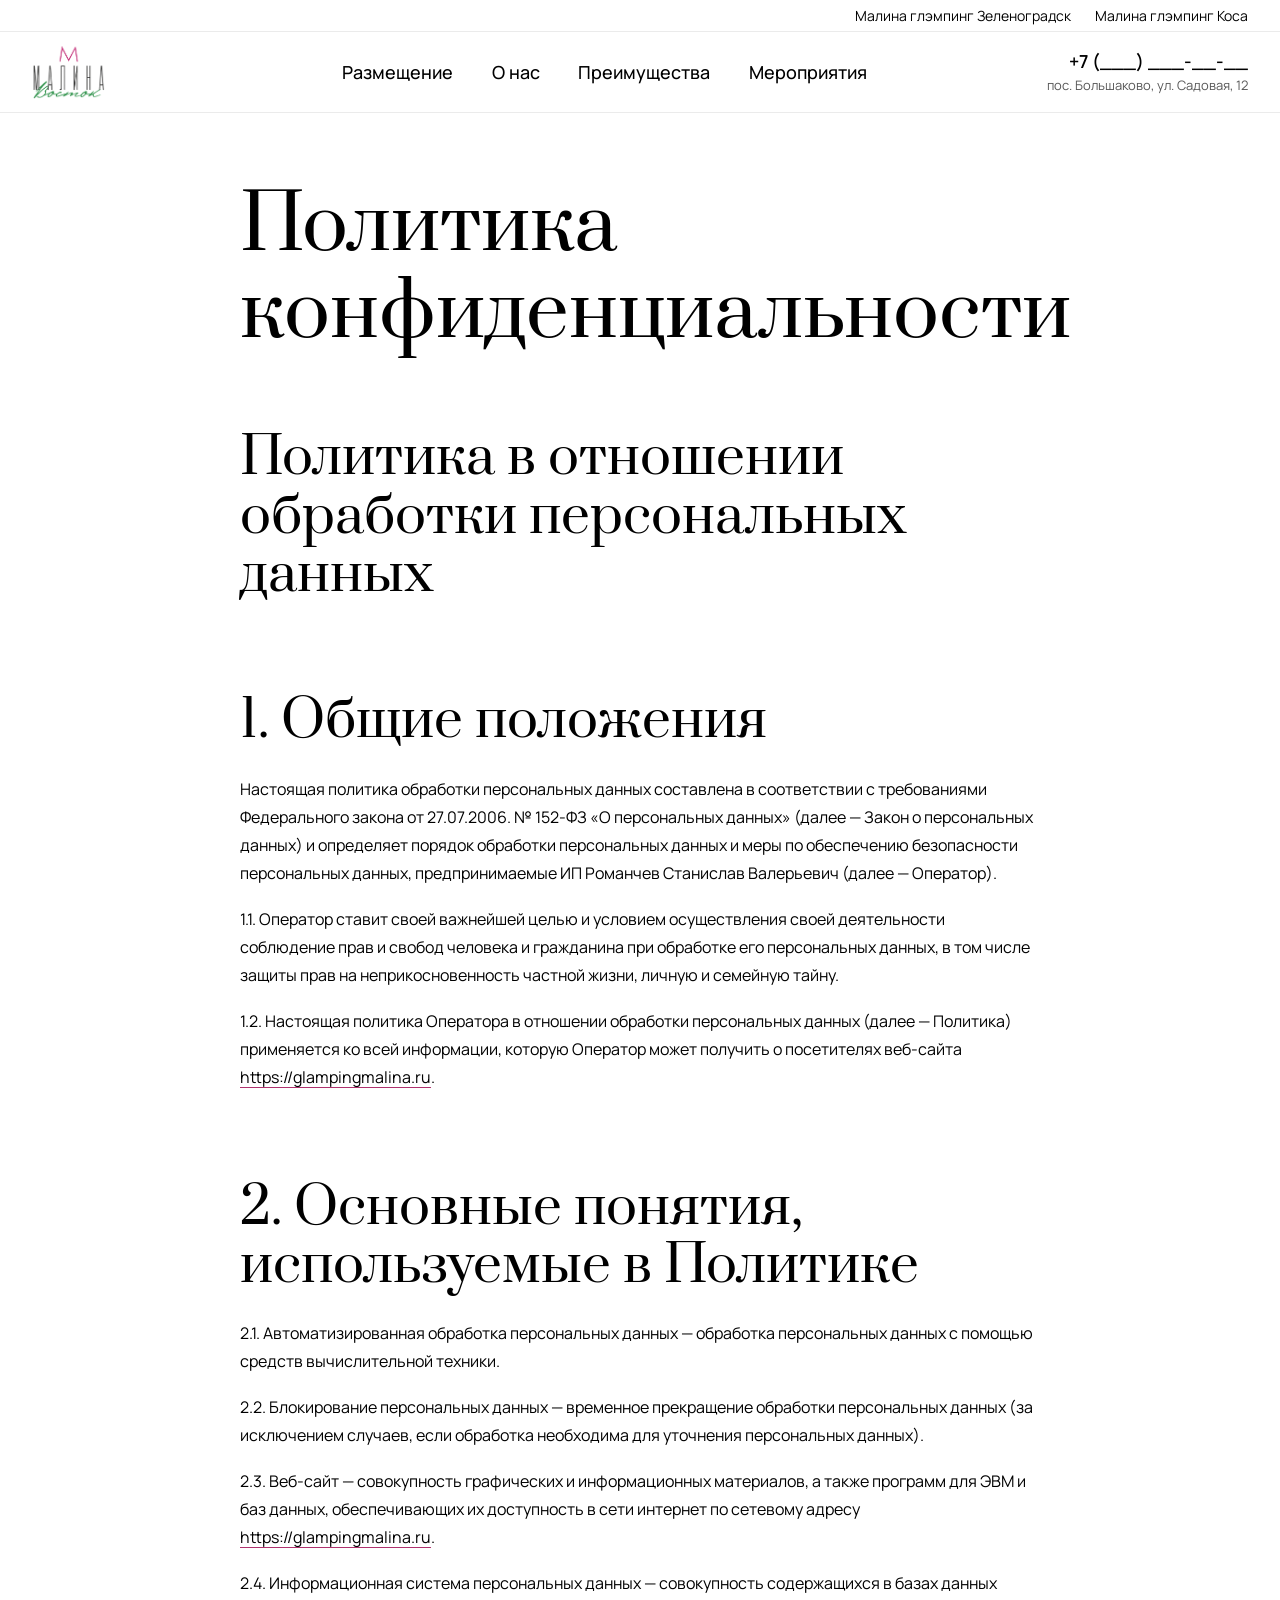
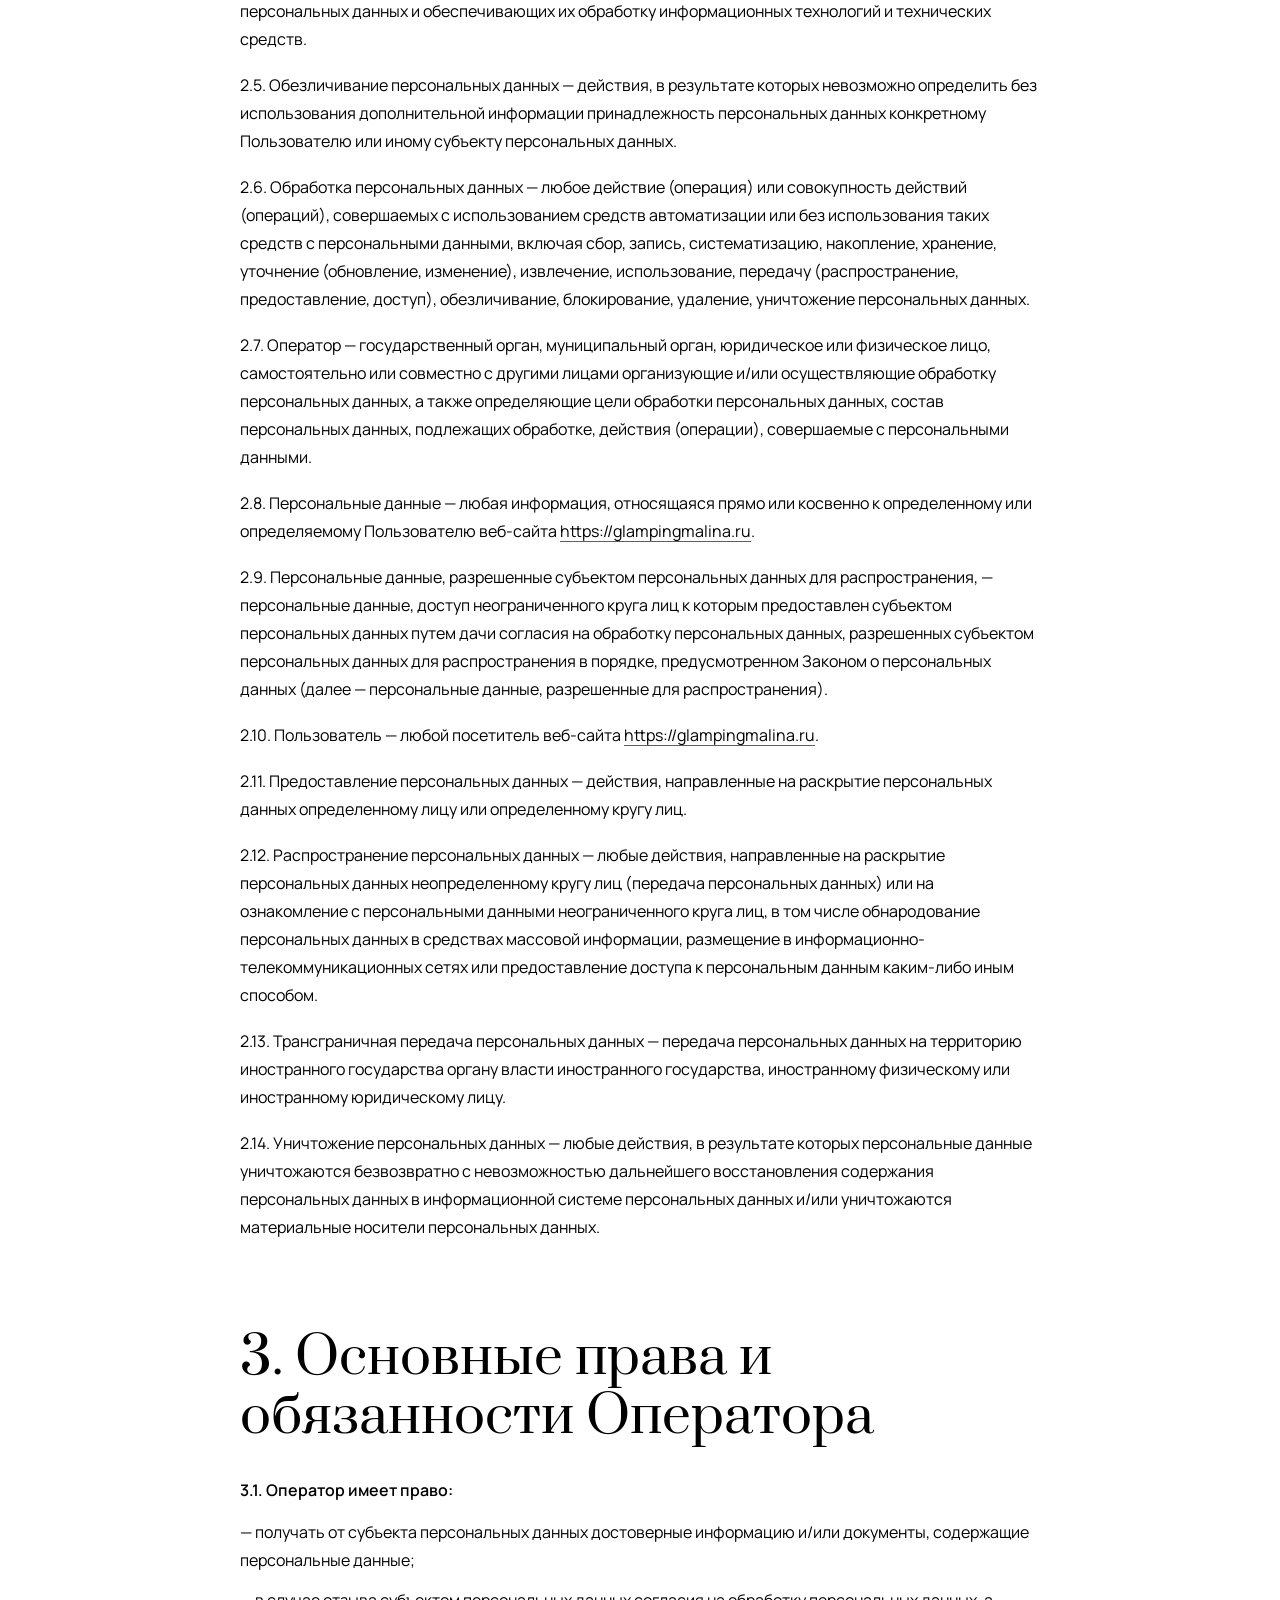
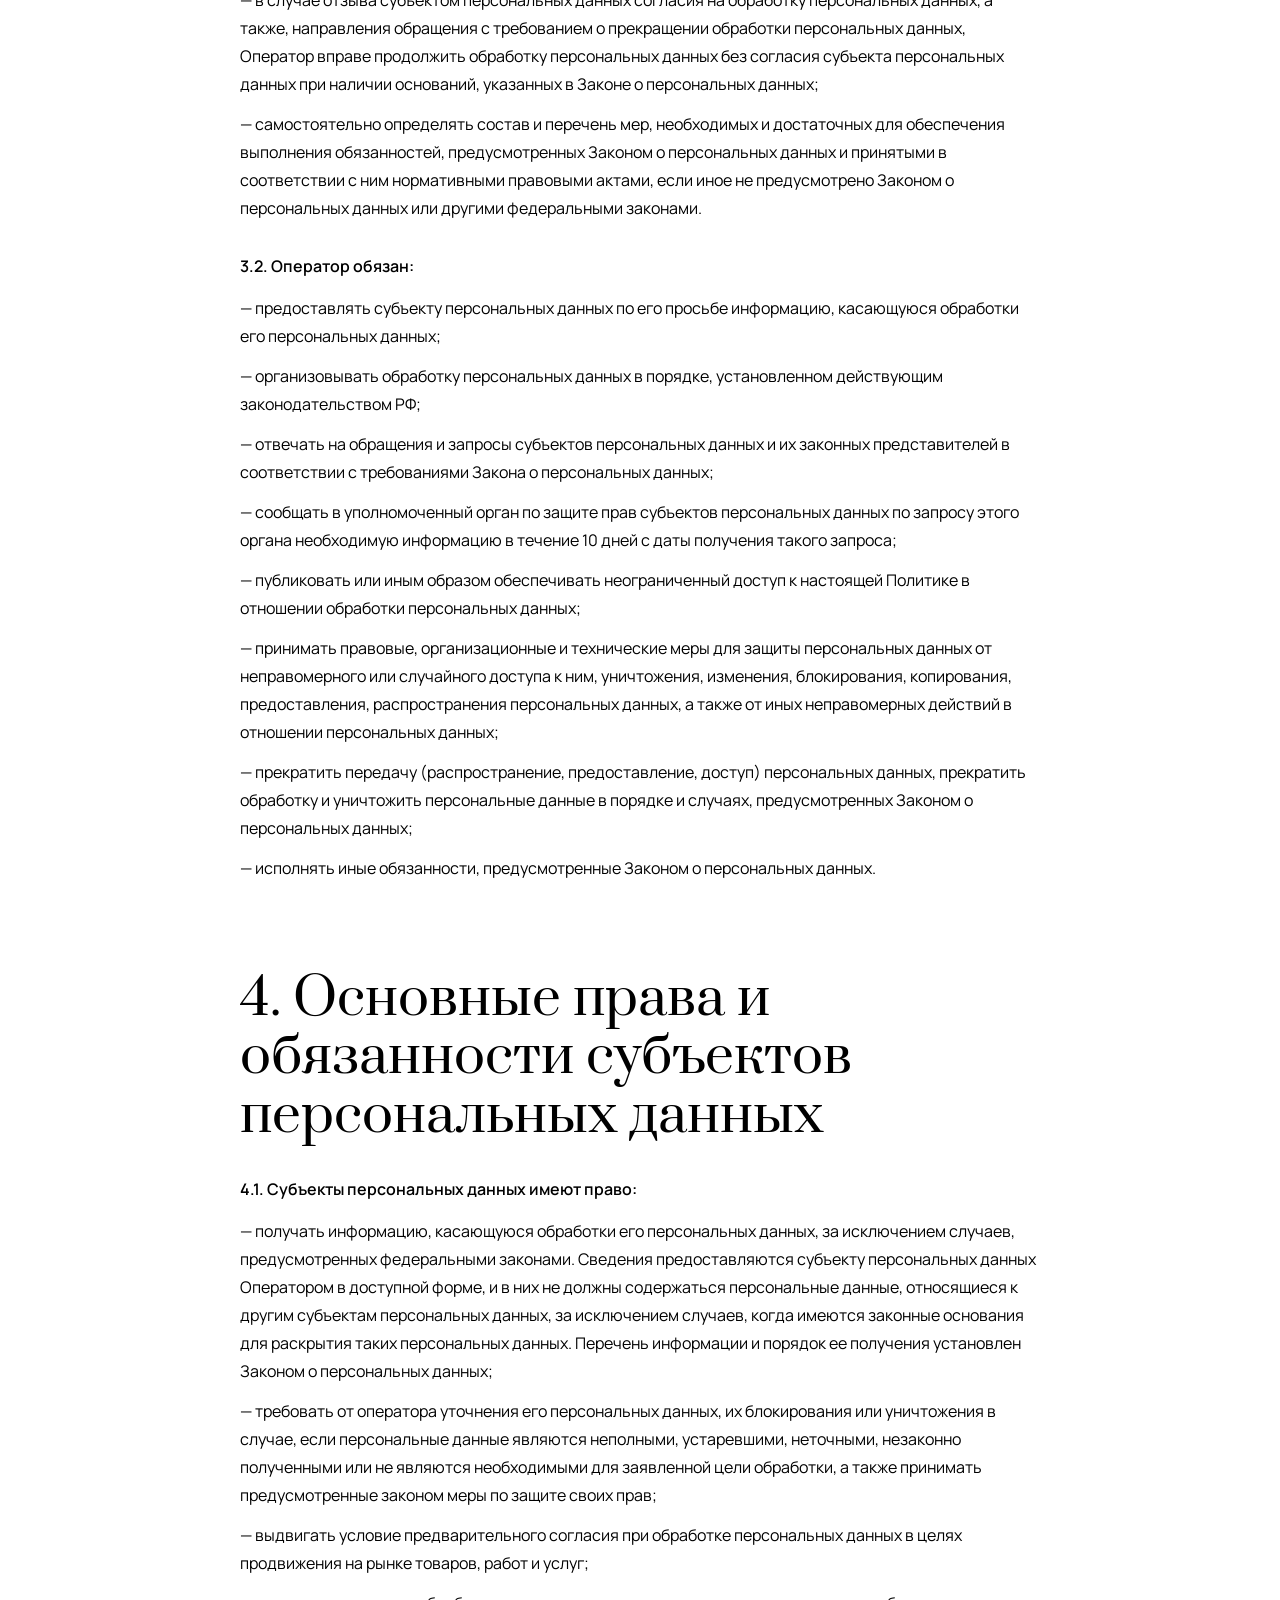
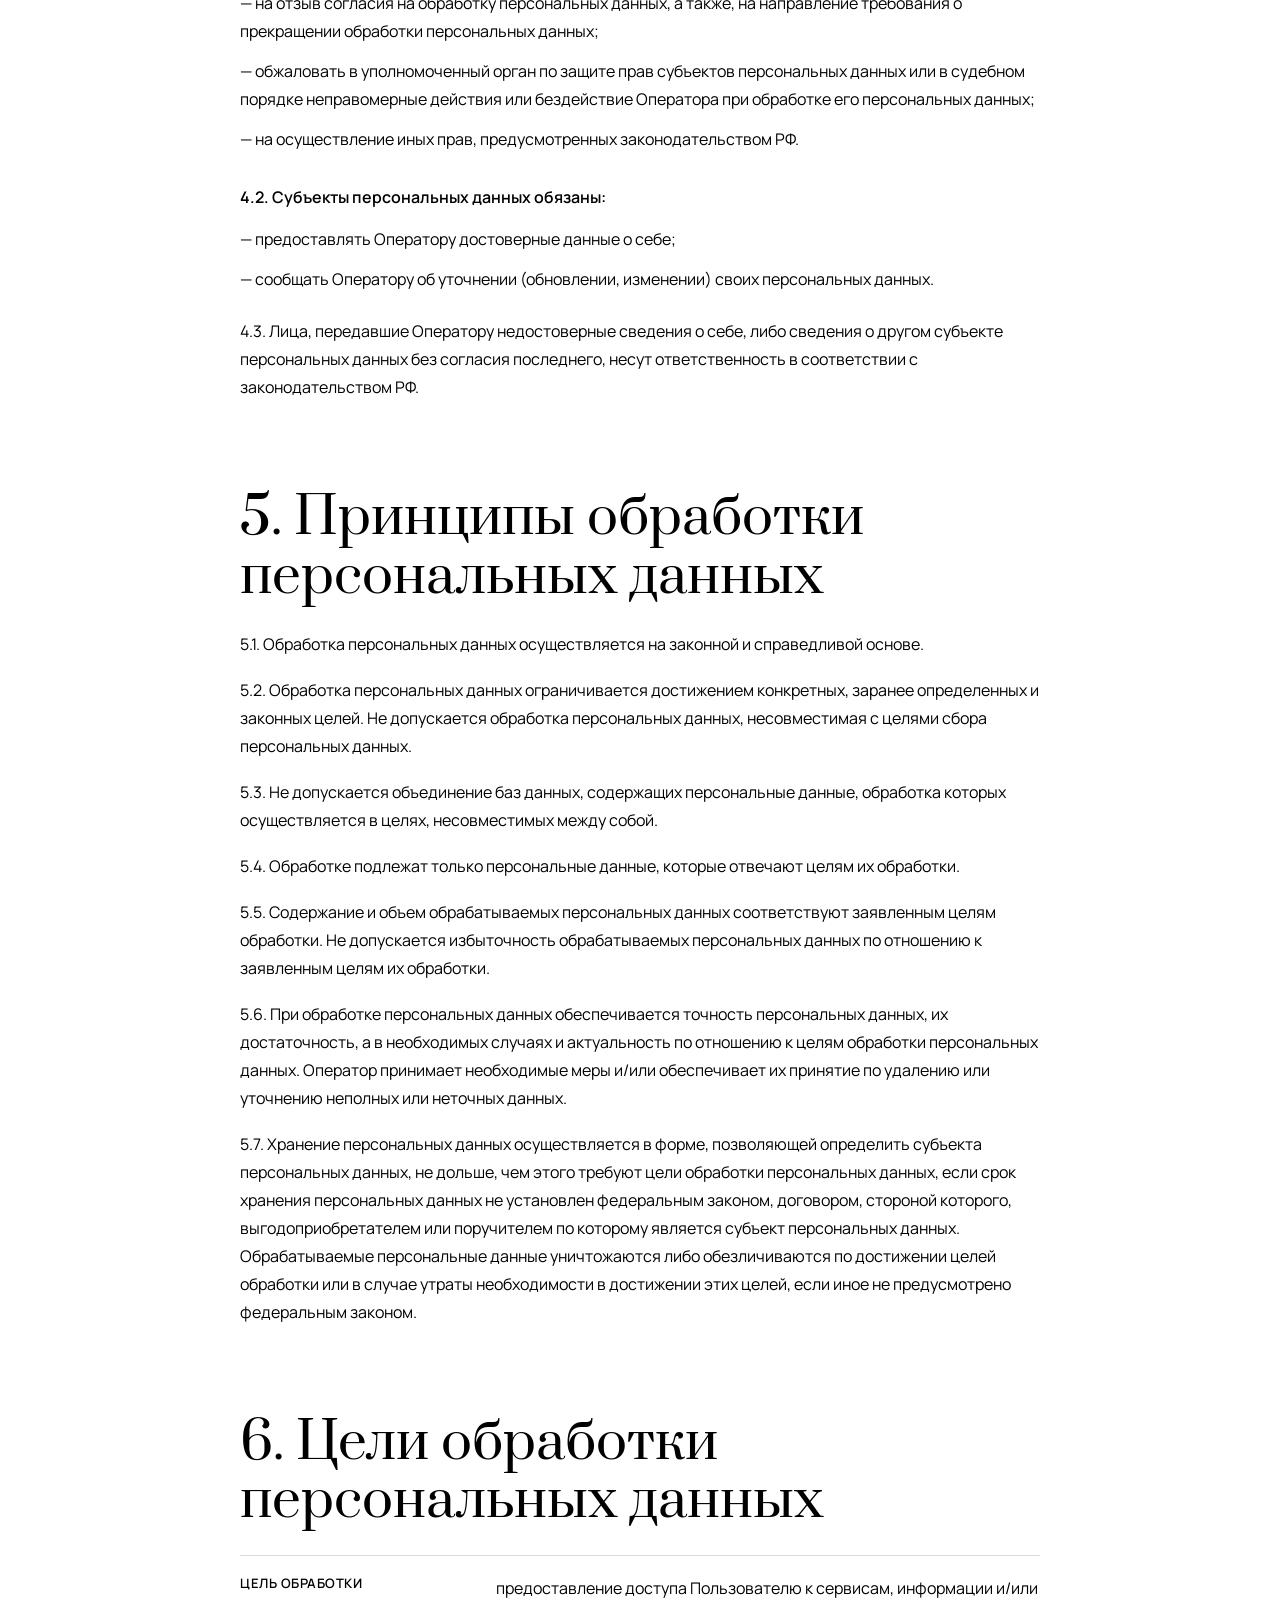
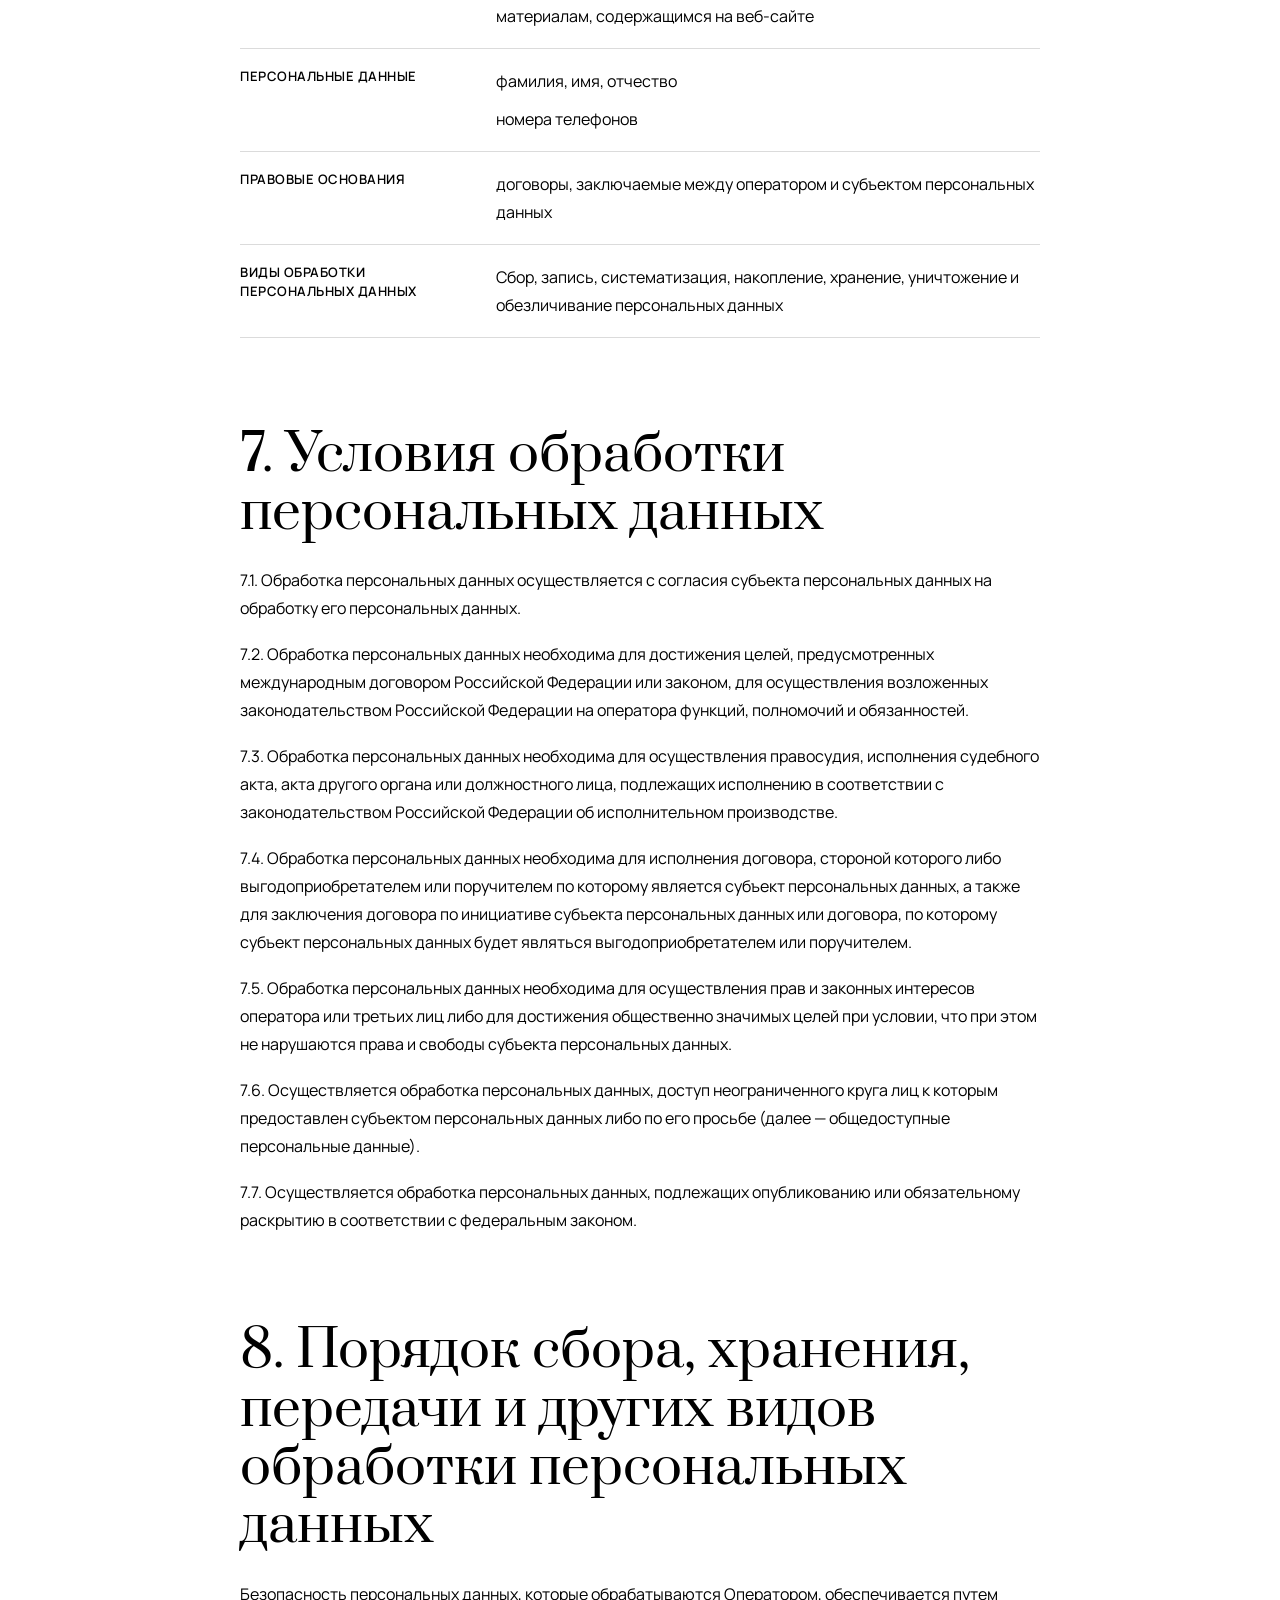
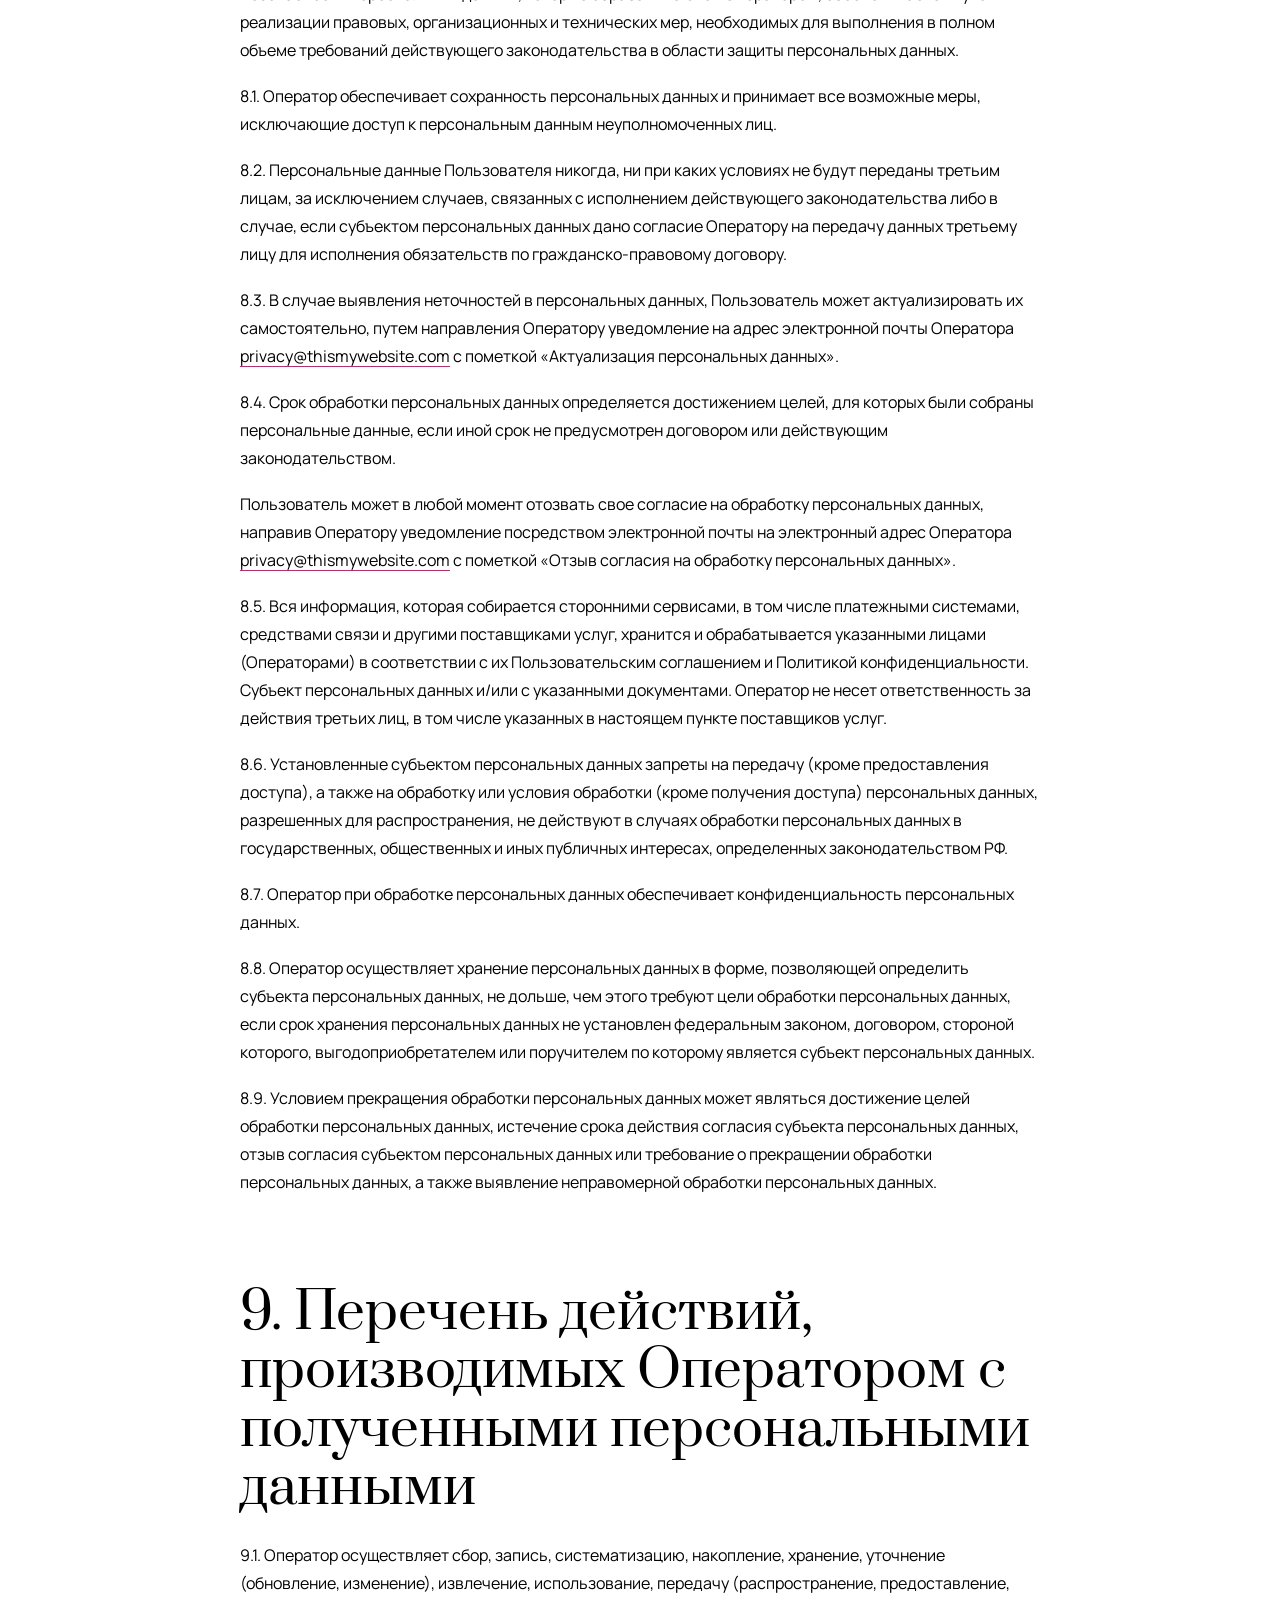
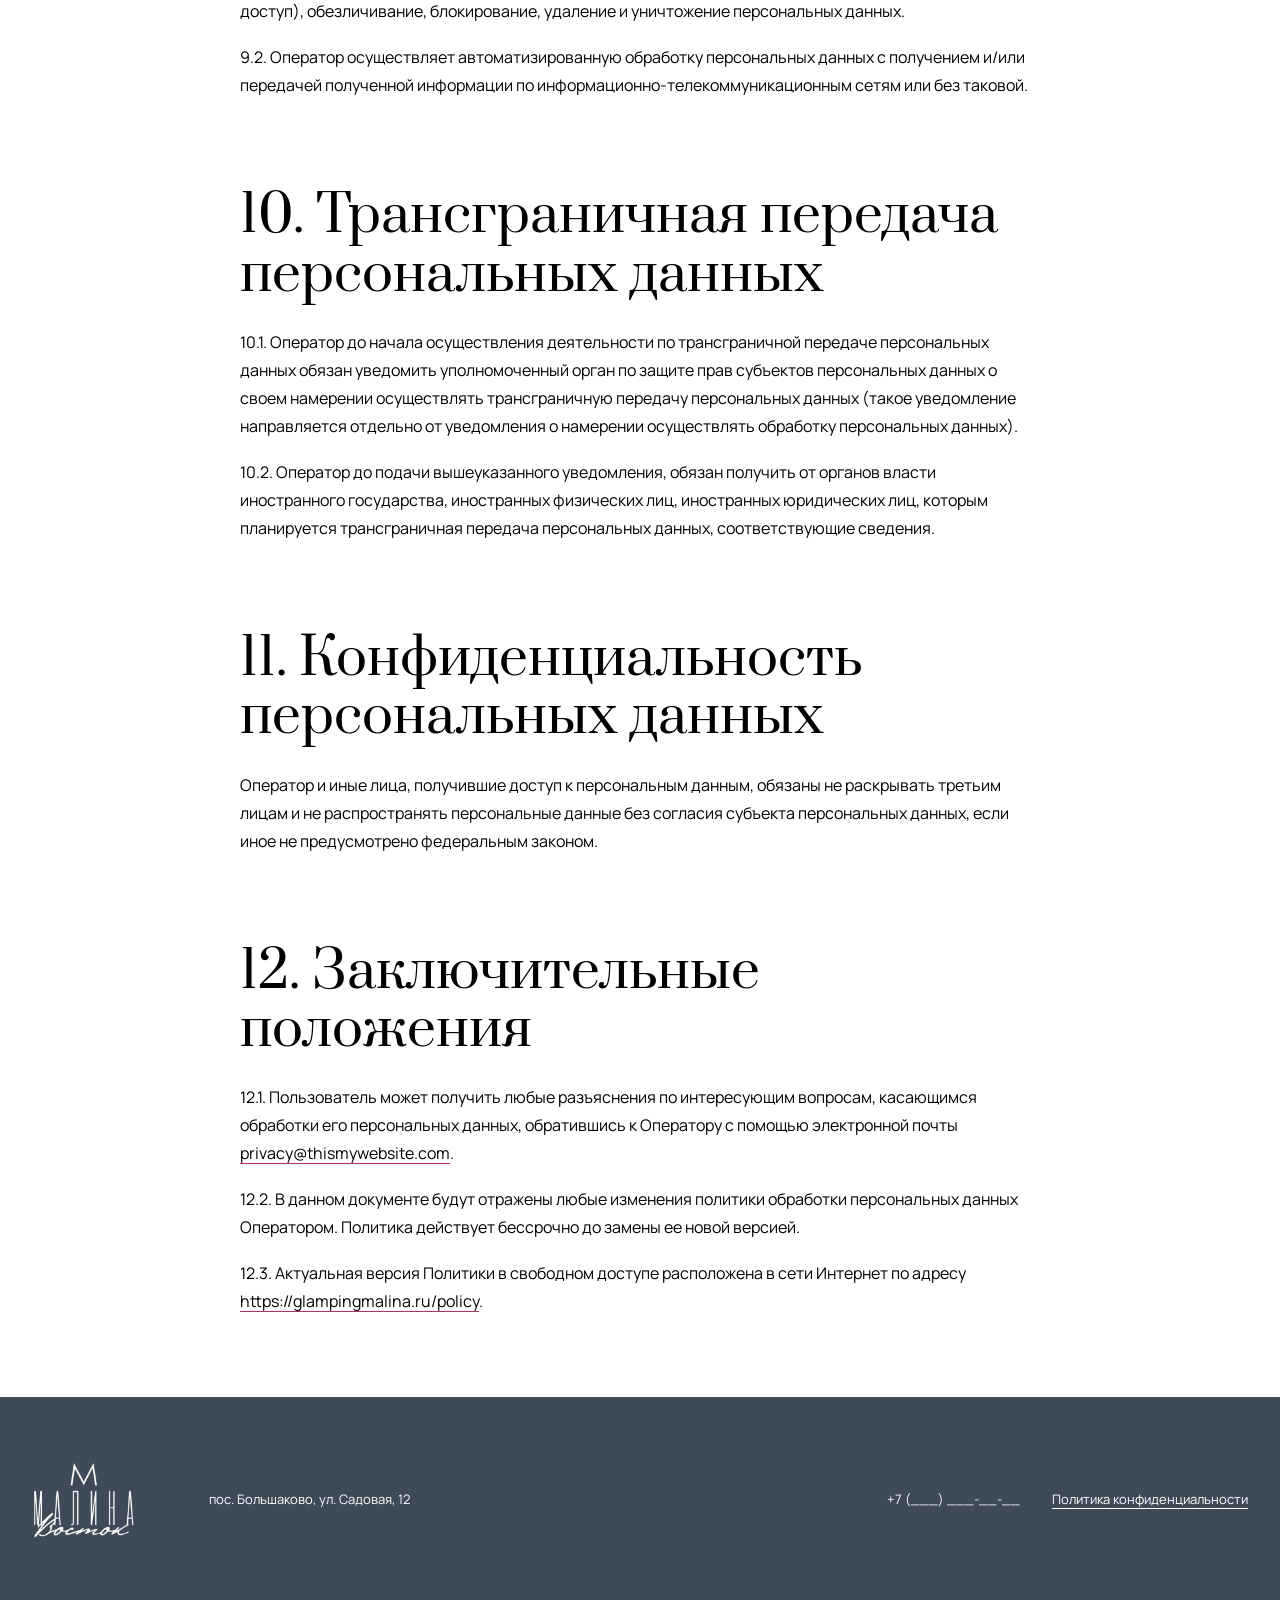
==== commit cd357deb: "Add header address and favicon" ====
--- a/privacy.html
+++ b/privacy.html
@@ -6,6 +6,8 @@
     <title>Политика конфиденциальности — Малина Восток</title>
     <link rel="preconnect" href="https://fonts.googleapis.com">
     <link rel="preconnect" href="https://fonts.gstatic.com" crossorigin>
+    <link rel="icon" type="image/png" href="assets/images/logo/favicon.png">
+    <link rel="apple-touch-icon" href="assets/images/logo/favicon.png">
     <link rel="stylesheet" href="https://fonts.googleapis.com/css2?family=Manrope:wght@400;500;600&amp;family=Prata&amp;display=swap">
     <link rel="stylesheet" href="assets/css/styles.css?v=system-audit">
     <script src="assets/js/main.js" defer></script>
@@ -27,7 +29,11 @@
           <a href="index.html#events">Мероприятия</a>
         </nav>
         <div class="header-actions">
-          <span class="header-phone">+7 (___) ___-__-__</span>
+          <div class="header-contacts">
+            <span class="header-phone">+7 (___) ___-__-__</span>
+            <span class="header-address header-address--desktop">пос. Большаково, ул. Садовая, 12</span>
+          </div>
+          <span class="header-address header-address--mobile">пос. Большаково, ул. Садовая, 12</span>
           <button class="menu-toggle" type="button" aria-label="Открыть меню" aria-controls="mobile-menu" aria-expanded="false" aria-haspopup="dialog"><span></span><span></span><span></span></button>
         </div>
       </div>
--- a/assets/css/styles.css
+++ b/assets/css/styles.css
@@ -49,11 +49,15 @@
 .header-links a, .desktop-nav a { transition: color .2s ease; }
 .header-links a:hover, .desktop-nav a:hover, .site-footer a:hover { color: var(--color-accent); }
 .header-main { min-height: 80px; display: grid; grid-template-columns: 130px 1fr auto; align-items: center; gap: 32px; }
-.header-actions { display: flex; align-items: center; flex-shrink: 0; }
+.header-actions { display: flex; align-items: center; justify-content: flex-end; min-width: 0; flex-shrink: 0; }
+.header-contacts { display: flex; min-width: 0; flex-direction: column; align-items: flex-end; }
 .logo { display: flex; align-items: center; width: 113px; min-width: 0; }
 .logo img { display: block; width: 100%; height: 54px; object-fit: contain; object-position: left center; }
 .desktop-nav { display: flex; justify-content: center; align-items: center; gap: clamp(18px, 3vw, 44px); font-size: var(--fs-nav-desktop); font-weight: 500; }
-.header-phone { font-size: var(--fs-phone); font-weight: 600; white-space: nowrap; }
+.header-phone { font-size: var(--fs-phone); font-weight: 600; line-height: 1.2; white-space: nowrap; text-align: right; }
+.header-address { color: rgba(0,0,0,.66); font-family: "Manrope", Arial, sans-serif; font-size: var(--fs-small); font-weight: 400; line-height: 1.25; text-align: right; }
+.header-address--desktop { display: block; margin-top: 4px; white-space: nowrap; }
+.header-address--mobile { display: none; }
 .menu-toggle { display: none; border: 0; background: transparent; width: 44px; height: 44px; padding: 10px; cursor: pointer; }
 .menu-toggle span { display: block; width: 24px; height: 1px; margin: 5px 0; background: var(--color-text); }
 
@@ -294,11 +298,14 @@
   .header-links, .desktop-nav { display: none; }
   .header-main { min-height: var(--header-height); display: flex; align-items: center; justify-content: space-between; flex-wrap: nowrap; gap: 12px; padding: 8px 0; }
   .header-main > .logo { margin-right: auto; }
-  .header-actions { margin-left: auto; display: flex; flex-direction: column; align-items: flex-end; justify-content: center; gap: 8px; flex-shrink: 0; }
+  .header-actions { display: grid; grid-template-areas: "phone phone" "address toggle"; grid-template-columns: minmax(0, 1fr) 44px; grid-template-rows: auto 44px; gap: 4px 8px; width: min(188px, calc(100% - 64px)); min-width: 0; margin-left: auto; align-items: center; flex: 0 1 188px; }
+  .header-contacts { display: contents; }
   .logo { width: min(96px, 100%); min-width: 0; flex: 0 1 96px; }
   .logo img { height: 52px; }
-  .header-phone { font-size: var(--fs-phone); line-height: 1.2; white-space: nowrap; text-align: right; }
-  .menu-toggle { display: block; }
+  .header-phone { grid-area: phone; justify-self: end; font-size: var(--fs-phone); }
+  .header-address--desktop { display: none; }
+  .header-address--mobile { display: block; grid-area: address; justify-self: end; max-width: 136px; font-size: 11px; line-height: 1.2; overflow-wrap: normal; word-break: normal; }
+  .menu-toggle { display: block; grid-area: toggle; justify-self: end; }
   .hero { height: 70svh; min-height: 500px; }
   .hero__content { padding-bottom: 58px; }
   .hero__eyebrow { font-size: var(--fs-hero-kicker); }
